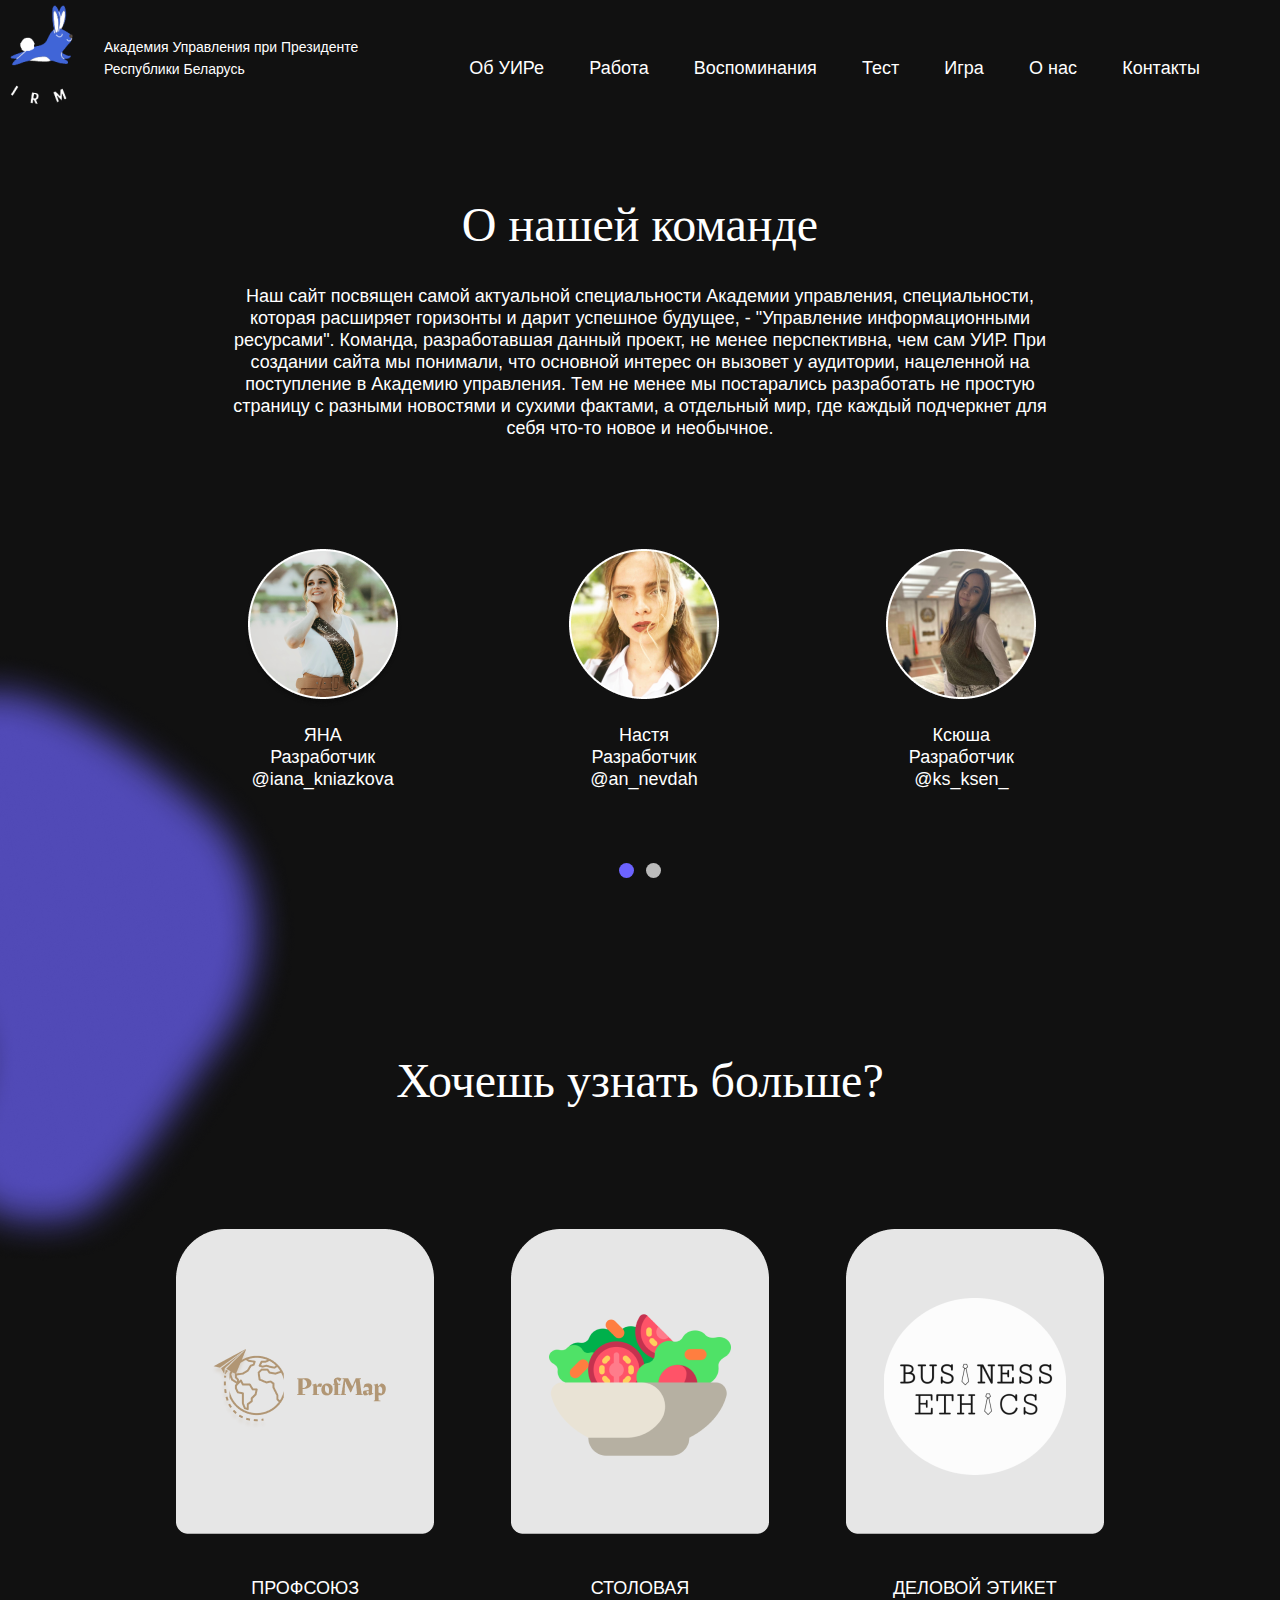
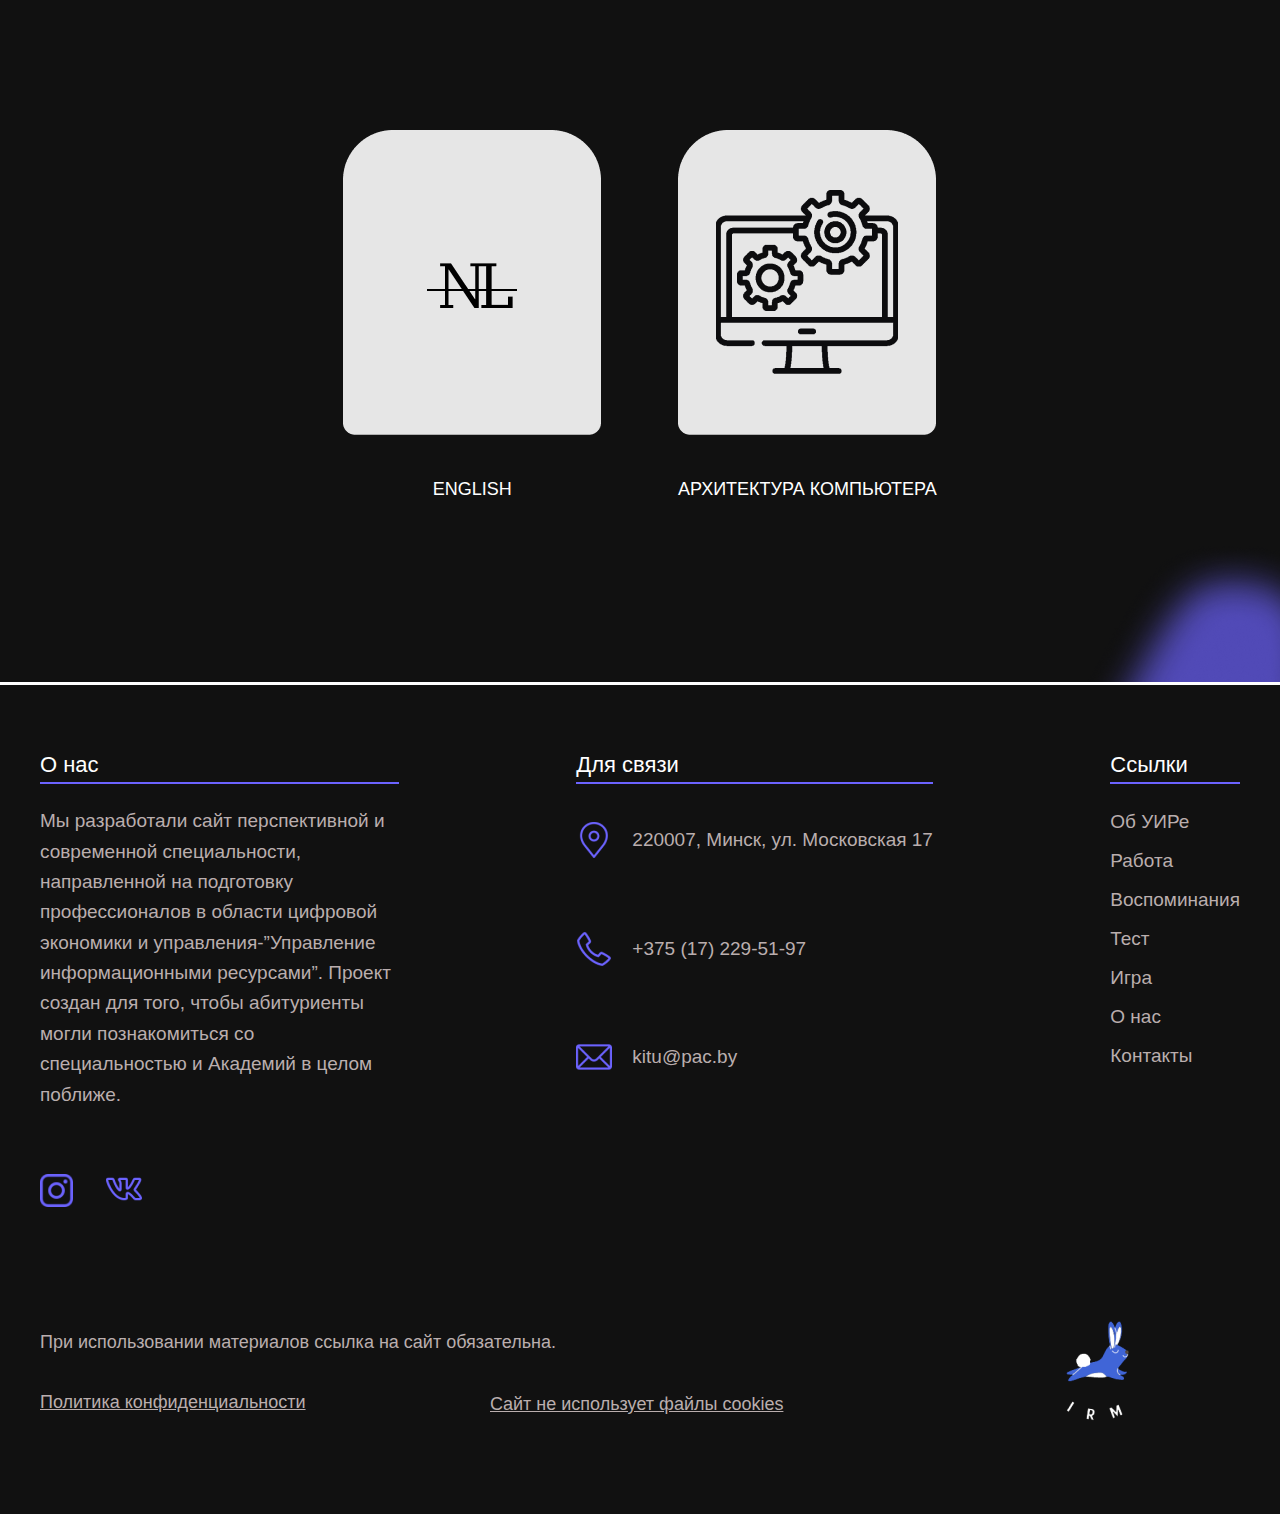
==== about_team/index.html @ 809be00b "Update index.html" ====
<!DOCTYPE html>
<html lang="en">

<head>
    <meta charset="UTF-8">
    <meta http-equiv="X-UA-Compatible" content="IE=edge">
    <meta name="viewport" content="width: device-width">
    <link rel="shortcut icon" href="flavicon.png" type="image/png">
    <link rel="stylesheet" href ="style.css">
    <link rel="preconnect" href="https://fonts.googleapis.com">
    <link rel="preconnect" href="https://fonts.gstatic.com" crossorigin>
    <link href="https://fonts.google.com/share?selection.family=Cormorant%20Garamond:wght@700%7CRecursive" rel="stylesheet">
	<title>О нас</title>
    <script>
        window.onload = function () {
        document.body.classList.add('loaded_hiding');
        window.setTimeout(function () {
        document.body.classList.add('loaded');
        document.body.classList.remove('loaded_hiding');
        }, 500);
        }
        </script>
	
</head>
<body>
    <section class="preloader">
        <div class="loader">
        <span style="--i:1;"></span>
        <span style="--i:2;"></span>
        <span style="--i:3;"></span>
        <span style="--i:4;"></span>
        <span style="--i:5;"></span>
        <span style="--i:6;"></span>
        <span style="--i:7;"></span>
        <span style="--i:8;"></span>
        <span style="--i:9;"></span>
        <span style="--i:10;"></span>
        <span style="--i:11"></span>
        <span style="--i:12;"></span>
        <span style="--i:13;"></span>
        <span style="--i:14;"></span>
        <span style="--i:15;"></span>
        <span style="--i:16;"></span>
        <span style="--i:17;"></span>
        <span style="--i:18;"></span>
        <span style="--i:19;"></span>
        <span style="--i:20;"></span>
        </div>
        </section>
    <header class="header1">
        <div class="container1">
        <div class="header__inner">
       <a href="https://uir-ay.github.io/main%20page/index.html"><img class="logo" src="logo.png"><a>
        <p class="text_menu">Академия Управления при Президенте Республики Беларусь</p>
        <nav class="menu">
        <a class="menu__link" href="https://uir-ay.github.io/about_uir/index.html">Об УИРе</a>
        <a class="menu__link" href="http://uir-ay.github.io/workplaces/workplace.html">Работа</a>
                            <a class="menu__link" href="https://uir-ay.github.io/memories/index.html">Воспоминания</a>
                            <a class="menu__link" href="https://uir-ay.github.io/quiz/index.html">Тест</a>
                            <a class="menu__link" href="https://uir-ay.github.io/game/index.html">Игра</a>
                            <a class="menu__link" href="https://uir-ay.github.io/about_team/index.html">О нас</a>
                            <a class="menu__link" href="https://uir-ay.github.io/main%20page/index.html#contacts">Контакты</a>
        </nav>
        </div>
        </div>
        <div class="container11">
            <input type="checkbox" id="check-menu">
            <label class="burger" for="check-menu"><img class="logo_burger" src="logo2.png"><p>Управление информационными ресурсами</p></label>
            <div class="burger-line"></div>
            <div class="burger-line"></div>
            <div class="burger-line"></div>
            <div class="burger-line"></div>
            
            <nav class="main-menu">
            <a href="https://uir-ay.github.io/about_uir/index.html">Об УИРЕ</a>
            <a href="http://uir-ay.github.io/workplaces/workplace.html">Работа</a>
            <a href="https://uir-ay.github.io/memories/index.html">Воспоминания</a>
            <a href="https://uir-ay.github.io/quiz/index.html">Тест</a>
            <a href="https://uir-ay.github.io/game/index.html">Игра</a>
            <a href="https://uir-ay.github.io/about_team/index.html">О нас</a>
            <a href="https://uir-ay.github.io/main%20page/index.html#contacts">Контакты</a>
            </nav>
            </div>
        
        </header>
    
    <div class="container">
        <div class="slaider">
        
            <div class="slaider_text">
                <div class="slaider_text_big">О нашей команде</div>
                <div class="slaider_text_small">Наш сайт посвящен самой актуальной специальности Академии управления, специальности, которая расширяет горизонты и дарит успешное будущее, - "Управление информационными ресурсами". Команда, разработавшая данный проект, не менее перспективна, чем сам УИР. При создании сайта мы понимали, что основной интерес он вызовет у аудитории, нацеленной на поступление в Академию управления. Тем не менее мы постарались разработать не простую страницу с разными новостями и сухими фактами, а отдельный мир, где каждый подчеркнет для себя что-то новое и необычное.</div>
            </div>
            
        </div>
    </div>
    

        
        
    <div class="all">
		<input checked type="radio" name="respond" id="desktop">
			<article id="slider">
					<input checked type="radio" name="slider" id="switch1">
					<input type="radio" name="slider" id="switch2">
					<input type="radio" name="slider" id="switch3">
					<input type="radio" name="slider" id="switch4">
					<input type="radio" name="slider" id="switch5">
                    <input type="radio" name="slider" id="switch6">
				<div id="slides">
					<div id="overflow">
						<div class="image">

							<article id="vika">
                                <div class="yana">
                                <img src="yana.png">
            
                                <div class="text_all_sliders">
                                    <div class="text_scroll">ЯНА<br>Разработчик<br>
                                        <div class="link"><a href ="https://www.instagram.com/iana.kniazkova/">@iana_kniazkova</a></div>
                                    </div>
                              
                            </div>
                            </div>
                            
                            <div class="yana">
							<img src="nastya.png">
                         
                                <div class="text_all_sliders">
                                    <div class="text_scroll">Настя<br>Разработчик<br>
                                        <div class="link"><a href ="https://www.instagram.com/an_nevdah/">@an_nevdah</a></div>
                                    </div>
                                </div>
                            
                            </div>

                            <div class="yana">
							<img src="ksenia.png">
                                <div class="text_all_sliders">
                                    <div class="text_scroll">Ксюша<br>Разработчик<br>
                                        <div class="link"><a href ="https://www.instagram.com/ks_ksen_/">@ks_ksen_</a></div>
                                    </div>
                                </div>
                                </div>

                        </article>

                   

							<article id="vika">
                                <div class="yana">
                                    <img src="dasha b.png">
                             
                                    <div class="text_all_sliders">
                                        <div class="text_scroll">Даша<br>Scrum-master<br>
                                            <div class="link"><a href ="https://www.instagram.com/dau.lav/">@dau.lav</a></div>
                                        </div>
                                    </div>
                                </div>
                                
                           <div class="yana">
                            <img src="vika.png">
                             
                            <div class="text_all_sliders">
                                <div class="text_scroll">Вика<br>Team-lead<br>
                                    <div class="link"><a href ="https://www.instagram.com/vika_karnevich/">@vika_karnevich</a></div>
                                </div>
                            </div>
                           </div>
							
                           <div class="yana">
                            <img src="dasha k.png">
                            
                            <div class="text_all_sliders">
                                <div class="text_scroll">Даша<br>Product-owner<br>
                                    <div class="link"><a class href ="https://www.instagram.com/dashkaa_kondratenko/">@dashkaa_kondratenko</a></div>
                                </div>
                            </div> 
                           </div>  

                        </article>
						</div>
					</div>
				</div>
				<div id="controls">
					<label for="switch1"></label>
					<label for="switch2"></label>
					
				</div>


               
				<div id="active">
					<label for="switch1"></label>
					<label for="switch2"></label>
					
				</div>
			</article>
	</div>

    <div class="down_klyaksa"><img src="left_pyatno.png"></div>
    
    <div class="secondblock">
        <div class="slaider_text_big1">Хочешь узнать больше?</div>
        <div class="first_row">
            <div class="line_text">
                <div class="logo_first_row"><a class="link_photo" href="#"><img  class="animation" src="1.png"></a></div>
                
                <div class="text_for_logo"><a href="#">ПРОФСОЮЗ</a></div>
            </div>

            <div class="line_text">
                <div class="logo_first_row"><a class="link_photo" href="#"><img class="animation" src="2.png"></a></div>
                <div class="text_for_logo"><a href="#">СТОЛОВАЯ</a></div>
            </div>

            <div class="line_text">
                <div class="logo_first_row"><a class="link_photo" href="#"><img class="animation" src="3.png"></a></div>
                <div class="text_for_logo"><a href="#">ДЕЛОВОЙ ЭТИКЕТ</a></div>
            </div>
           
        </div>
        <div class="second_row">
            <div class="line_text">
                <div class="logo_first_row"><a class="link_photo" href="#"><img class="animation" src="4.png"></a></div>
                <div class="text_for_logo"><a href="#">ENGLISH</a></div>
            </div>

            <div class="line_text">
                <div class="logo_first_row"><a class="link_photo" href="#"><img class="animation" src="5.png"></a></div>
                <div class="text_for_logo"><a href="#">АРХИТЕКТУРА КОМПЬЮТЕРА</a></div>
            </div>
        </div>
    </div>
    <div class="down_klyaksa3"><img src="down_klyaksa3.png"></div>
    <div class="footer">
        <div class ="line1" style="width: 100%";></div>
        <div class ="container_footer">
        
        <div class="general">
        <div class="o_nas">
        <p class ="text1">О нас</p>
        <p class ="text_information">Мы разработали сайт перспективной и современной специальности, направленной на подготовку профессионалов в области цифровой экономики и управления-”Управление информационными ресурсами”. Проект создан для того, чтобы абитуриенты могли познакомиться со специальностью и Академий в целом поближе.</p>
        <div class="icons1_footer">
        <a href="https://www.instagram.com/uir.by"><img class="icon1_inst" src="instagram 1.png"></a>
        <a href="https://vk.com/uirby_2015"><img class="icon2_vk" src="vk 1.png"></a>
        </div>
        </div>
        
        <div class ="svyaz">
        <p class ="text2">Для связи</p>
        <div class="icons_3">
        <img class="icon3_locat" src="location 1.png"
        style: width: 28px;
        style: height: 29px;>
        <p class="text_locat">220007, Минск, ул. Московская 17</p>
        </div>
        
        <div class="icons_4">
        <img class="icon4_tel" src="phone-call 1.png"
        style: width: 31px;
        style: height: 29px;>
        <p class="text_tel">+375 (17) 229-51-97</p>
        </div>
        
        <div class="icons_5">
        <img class="icon5_mail" src="mail 1.png"
        style: width: 28px;
        style: height: 29px;>
        <p class="text_mail">kitu@pac.by</p>
        </div>
        </div>
        
        <div class="useful_links">
        <p class ="text3">Ссылки</p>
        <div class="links">
        <a class="footer__link" href="https://uir-ay.github.io/about_uir/index.html"><p class="text1__links_footer">Об УИРе</p></a>
        <a class="footer__link" href="http://uir-ay.github.io/workplaces/workplace.html"><p class="text2__links_footer">Работа</p></a>
        <a class="footer__link" href="https://uir-ay.github.io/memories/index.html"><p class="text3__links_footer">Воспоминания</p></a>
        <a class="footer__link" href="https://uir-ay.github.io/quiz/index.html"><p class="text4__links_footer">Тест</p></a>
        <a class="footer__link" href="https://uir-ay.github.io/game/index.html"><p class="text5__links_footer">Игра</p></a>
        <a class="footer__link" href="https://uir-ay.github.io/about_team/index.html"><p class="text6__links_footer">О нас</p></a>
		
        <a class="footer__link" href="https://uir-ay.github.io/main%20page/index.html#contacts"><p class="text7__links_footer">Контакты</p></a>
        </div>
        </div>
        </div>
        
        <div class="texts_footer_down">
        <p class="text1_footer_down">При использовании материалов ссылка на сайт обязательна.</p>
        <p class="text2_footer_down">Политика конфиденциальности</p>
        <p class="text3_footer_down">Cайт не использует файлы cookies</p>
        </div>
        
        <div class="logo_footer1">
        <img class="logo_footer" src="logo.png">
        </div>
        
        
        </div>
        </div>
</body>
</html>
---- about_team/style.css ----
body{
    margin: 0;
    font-size: 50px;
    color: #333;
    background-color: #111111;
    width: 100%;
    background-size: 100%;
    line-height: 1.6;
}
*,
*,
    *:before,
    *:after{
    -webkit-box-sizing: border-box;
    box-sizing: border-box;
    }
    h1,h2,h3,h4,h5,h6{
    margin: 0;
    }
    .container1, .container{
        width: 100%;
        max-width: 1200px;
        margin: 0 auto;
    }
    
    .btn_play-again-btn{
background-color: #6C63FF;
    }
    .container11{
        display: none;
    }
    section {
        position: fixed;
        display: flex;
        justify-content: center;
        align-items: center;
        min-height: 100vh;
        width: 100vw;
        background: #111111;
        animation: animateBg 10s linear infinite;
        z-index: 1001;
        }
        
        @keyframes animateBg {
        0% {
        filter: hue-rotate(0deg);
        }
        100% {
        filter: hue-rotate(360deg);
        }
        }
        
        section .loader {
        position: relative;
        width: 85px;
        height: 85px;
        }
        
        section .loader span {
        position: absolute;
        top: 0;
        left: 0;
        width: 100%;
        height: 100%;
        transform: rotate(calc(18deg * var(--i)));
        }
        
        section .loader span::before {
        content: '';
        position: absolute;
        top: 0;
        left: 0;
        width: 15px;
        height: 15px;
        border-radius: 50%;
        background: #6C63FF;
        box-shadow: 0 0 10px #6C63FF,
        0 0 20px #7872ef,
        0 0 40px #a29ef0,
        0 0 60px #aeace0,
        0 0 80px #7876a6,
        0 0 100px #6C63FF;
        animation: animate 2s linear infinite;
        animation-delay: calc(0.1s * var(--i));
        }
        
        @keyframes animate {
        0% {
        transform: scale(1);
        }
        80%, 100% {
        transform: scale(0);
        }
        }
        
        
        .loaded_hiding .preloader {
        transition: 0.3s opacity;
        opacity: 0;
        }
        
        .loaded .preloader {
        display: none;
        }
    /*header*/
    .header1{
        width: 100%;
        display: flex;
        top:0;
        position: sticky;
        background-color: #111111;
        height: 115px;
        z-index: 10;
        }
        .header__inner{
        display: flex;
        justify-content: center;
        align-items: center;
        }
        .logo {
        margin-top: -10px;
        margin-left: -140px;
        }
        .text_menu {
        font-family: 'Recursive', sans-serif;
        font-size: 14px;
        font-weight: 400;
        width: 280px;
        height: 34px;
        color: #fff;
        margin-top: -75px;
        margin-left: -80px;
        }
        .menu {
        display: flex;
        justify-content: space-between;
        width: 65%;
        font-size: 18px;
        z-index: 1;
        font-family: 'Recursive', sans-serif;
        margin-left: 40px;
        margin-right: 40px;
        margin-top: -75px;
        }
        .menu__link {
        display: inline-block;
        vertical-align: top;
        text-decoration: none;
        color: #fff;
        border-bottom: 4px solid transparent;
        padding-bottom: 5px;
        transition: .3s linear;
        }
        .menu__link:hover {
        border-bottom: 4px solid #6C63FF;
        }
        .menu__link.active {
        border-bottom: 4px solid #6C63FF;
        }
        
    
    .slaider_text_big{
        font-family: 'Cormorant Garamond', serif;
        font-weight: 700px;
        font-size: 48px;;
        line-height: 60px;
        text-align: center;
        color: #FFFFFF;
    }  
    .slaider_text {
        display: flex;
        justify-content: center;
        flex-direction: column;
        align-items: center;
        margin-top: 80px;
        }
        
        .slaider_text_small {
        margin-top: 30px;
        font-family: 'Recursive', sans-serif;
        font-weight: 400;
        font-size: 18px;
        line-height: 22px;
        text-align: center;
        color: #FFFFFF;
        width: 70%;
        }
    
    #slider { /*положение слайдера*/
        position: relative;
        text-align: center;
        top: 10px;
    }
    
    #slider{ /*центровка слайдера*/
        margin: 0 auto;
    }
    
    #slides article{ /*все изображения справа друг от доруга*/
        width: 20%;
        float: left;
    }
    
    #slides .image{ /*устанавливает общий размер блока с изображениями*/
        width: 500%;
        line-height: 0;
    }
    
    #overflow{ /*сркывает все, что находится за пределами этого блока*/
        width: 100%;
        overflow: hidden;
    }
    
    /* article img{ /*размер изображений слайдера*/
        /* width: 100%;
    } */ 
    
    #desktop:checked ~ #slider{ /*размер всего слайдера*/
        max-width: 960px; /*максимальнная длинна*/
    }
    
    /*настройка переключения и положения для левой стрелки*/
    /*если свич1-5 активны, то идет обращение к лейблу из блока с id контролс*/
    #switch1:checked ~ #controls label:nth-child(2), 
    #switch2:checked ~ #controls label:nth-child(1){
        float: left;
        margin: 0 0 0 -84px; /*сдвиг влево*/
        display: block;
        height: 68px;
        width: 68px;
    }
    
    /*настройка переключения и положения для правой стрелки*/
    #switch1:checked ~ #controls label:nth-child(2), #switch2:checked ~ #controls label:nth-child(1) {
        float: right;
        margin: 0 0 0 0;
        display: block;
        height: 68px;
        width: 68px;
        }
    
    label, a{ /*при наведении на стрелки или переключатели - курсор изменится*/
        cursor: pointer;
    }
    
    .all input{ /*скрывает стандартные инпуты (чекбоксы) на странице*/
        display: none;
    }
   
    
    /*позиция изображения при активации переключателя*/
    #switch1:checked ~ #slides .image{
        margin-left: 0;
    }
    
    #switch2:checked ~ #slides .image{
        margin-left: -100%;
    }
    
    #controls{ /*положение блока всех управляющих элементов*/
        margin: -25% 0 0 0;
        width: 100%;
        height: 50px;
    }
    
    #active label{ /*стиль отдельного переключателя*/
        border-radius: 10px; /*скругление углов*/
        display: inline-block; /*расположение в строку*/
        width: 15px;
        height: 15px;
        background: #bbb;
    }
    
    #active{ /*расположение блока с переключателями*/
        margin: 23% 0 0;
        text-align: center;
    }
    
    #active label:hover{ /*поведение чекбокса при наведении*/
        background: #f8f9f9;
        border-color: #777 !important; /*выполнение в любом случае*/
    }
    
    /*цвет активного лейбла при активации чекбокса*/
    #switch1:checked ~ #active label:nth-child(1),
    #switch2:checked ~ #active label:nth-child(2){
        background: #6C63FF;
        border-color: #6C63FF !important;
    }
    
    #slides .image{ /*анимация пролистывания изображений*/
        transition: all 800ms cubic-bezier(0.770, 0.000, 0.175, 1.000);
    }
    
    #controls label:hover{ /*прозрачность стрелок при наведении*/
        opacity: 0.6;
    }
    
    #controls label{ /*прозрачность стрелок при отводе курсора*/
        transition: opacity 0.2s ease-out;
    }
    .yana{
        display: flex;
        justify-content: space-between;
        flex-direction: column;
        align-items: center;
    } 
    .text_all_sliders{
        font-family: 'Recursive',sans-serif;
        font-weight: 400;
        font-size: 18px;
        line-height: 22px;
        color: #FFFFFF;
        display: flex;
        flex-direction: column;
        margin-top: 17px;
    }
    
    #vika{
        display: flex;
        flex-direction: row;
        justify-content: space-around;
    }
    .image{
        margin-top: 100px;
    }
    a{
        text-decoration: none;
        color: #fff;
    }
    a:hover{
        color: #6C63FF;
    }
    .down_klyaksa1{
        position: absolute;
        left: 0;
       margin-top: 128px;
        z-index: -1;
    }
    .down_klyaksa{
        position: absolute;
        left: 0;
        margin-top:-240px;
        z-index: -1;
    }
    .slaider_text_big1{
        font-family: 'Cormorant Garamond', serif;
        font-weight: 700px;
        font-size: 48px;;
        line-height: 60px;
        text-align: center;
        color: #FFFFFF;
        display: flex;
        justify-content: center;
        flex-direction: column;
        align-items: center;
       margin-top: 160px;
    } 
    .first_row{
        display: flex;
        flex-direction: row;
        justify-content: center;
        margin-top: 80px;
    } 
    .line_text{
        display: flex;
        flex-direction: column;
        padding: 3%;
        color: #FFFFFF;
    }
    .text_for_logo{
        font-family: 'Recursive',sans-serif;
        font-weight: 400;
        font-size: 18px;
        
        color: #FFFFFF;
        text-align: center;
        margin-top: 17px;
    }
    .second_row{
        display: flex;
        flex-direction: row;
        justify-content: center;
        margin-top: 50px;
    } 
   
    
    
    .down_klyaksa3{
        position: absolute;
        right: 0;
        
        z-index: -1;
    }
    .line1 {
        width: 100%;
        height: 3px;
        background-color: #fff;
        
        }
        
        .container_footer{
        
        width: 100%;
        max-width: 1200px;
        margin: 0 auto;
        
        }
        
        
        
        
        .footer{
        width: 100%;
        display: flex;
        margin-top: 140px;
        flex-direction: column;
        background-color: #111111;
        
        
        }
        
        
        
        .general {
        display: flex;
        flex-direction: row;
        justify-content: space-between;
        margin-top: 20px;
        
        }
        
        
        .text1, .text2, .text3 {
        font-family: 'Recursive', sans-serif;
        font-size: 22px;
        font-weight: 400;
        color: #fff;
        padding-top: 20px;
        border-bottom: solid 2px #6C63FF;
        
        }
        
        .text_information {
        font-family: 'Recursive', sans-serif;
        font-size: 19px;
        font-weight: 400;
        color: #BAAEAE;
        width: 359px;
        text-align: left;
        }
        
        .icons1_footer {
        margin-top: 40px;
        }
        
        .icon1_inst {
        width: 33px;
        height: 33px;
        }
        .icon2_vk {
        margin-left: 20px;
        }
        
        .icons_3 {
        display: flex;
        flex-direction: row;
        align-items: center
        }
        
        .icons_4 {
        display: flex;
        flex-direction: row;
        align-items: center
        }
        
        .icons_5 {
        display: flex;
        flex-direction: row;
        align-items: center
        }
        
        .text_locat, .text_tel, .text_mail {
        margin-left: 20px;
        
        font-family: 'Recursive', sans-serif;
        font-size: 19px;
        font-weight: 400;
        color: #BAAEAE;
        }
        
        .icons_4, .icons_5 {
        margin-top: 40px;
        }
        
        .useful_links {
        display: flex;
        flex-direction: column;
    
        
        }
        
        .links {
        display: flex;
        flex-direction: column;
        line-height: 8px;
        }
        .container11{
            display: none;
        }
        
        .footer__link {
        font-family: 'Recursive', sans-serif;
        font-size: 19px;
        font-weight: 400;
        color: #BAAEAE;
        text-decoration: none;
        margin-top: -7px;
        }
        
        .footer__link:hover {
        color: #3b32eb;
        transition: .3s;
        }
        
        .texts_footer_down {
        display: flex;
        flex-direction: column;
        text-align: left;
        padding-right: 300px;
        margin-top: 80px;
        }
        
        .text1_footer_down, .text2_footer_down, .text3_footer_down {
        font-family: 'Recursive', sans-serif;
        font-size: 18px;
        font-weight: 400;
        color: #BAAEAE;
        }
        
        .text2_footer_down {
        text-decoration: underline;
        margin-top: 13px;
        }
        
        .text3_footer_down {
        text-decoration: underline;
        margin-left: 450px;
        margin-top: -45px;
        }
        
        .logo_footer {
        margin-top: -130px;
        
        float: right;
        }
        
        .svyaz {
        display: flex;
        flex-direction: column;
        
        }
       
        /*burger*/
        .logo_burger {
            width: 85px;
            height: 85px;
            margin-left: -110px;
            }
            
            .container11 {
            margin: auto;
            width: 100%;
            background-color: #111111;
            color: #fff;
            text-align: center;
            height: 80px;
            visibility: hidden;
            top: 0;
            position: fixed;
            
            }
            
            #check-menu {
            display: none;
            }
            
            .burger {
            display: flex;
            justify-content: center;
            position: absolute;
            top: 0;
            left: 0;
            width: 100%;
            height: 100%;
            cursor: pointer;
            line-height: 40px;
            font-size: 25px;
            font-family: 'Cormorant Garamond', serif;
            font-weight: 700px;
            
            }
            
            
            .burger-line {
            position: absolute;
            top: 33px;
            right: 100px;
            width: 35px;
            height: 2px;
            background-color: #fff;
            transition: .4s all;
            }
            
            .burger-line:nth-of-type(2),
            .burger-line:nth-of-type(3) {
            top: 43px;
            right: 100px;
            
            }
            
            .burger-line:nth-of-type(4) {
            top: 53px;
            right: 100px;
            }
            
            .main-menu {
            display: block;
            position: absolute;
            width: 100%;
            left: 0;
            bottom: 0;
            max-height: 0;
            font-size: 0;
            overflow: hidden;
            transform: translateY(100%);
            transition: .4s all;
            }
            
            .main-menu a {
            display: block;
            width: 100%;
            padding: 10px;
            color: #fff;
            font-family: 'Recursive', sans-serif;
            font-size: 26px;
            background-color: #111111;
            text-decoration: none;
            border: 1px solid #6C63FF;
            }
            
            .main-menu a:hover {
            background-color: #6C63FF;
            
            }
            
            #check-menu:checked ~ .main-menu {
            max-height: 500px;
            font-size: 16px;
            }
            
            #check-menu:checked ~ .burger-line:nth-of-type(1),
            #check-menu:checked ~ .burger-line:nth-of-type(4) {
            display: none;
            }
            
            #check-menu:checked ~ .burger-line:nth-of-type(2) {
            transform: rotate(45deg);
            }
            
            #check-menu:checked ~ .burger-line:nth-of-type(3) {
            transform: rotate(-45deg);
            }
    /*adaptive*/
    @media only screen and (max-device-width: 1240px){
        .container11{
        visibility: visible;
        }
        
        .header__inner {
        visibility: hidden;
        }
       
      }
@media only screen and (max-device-width: 992px){
    .container11{
        display: flex;
    }
    .container_footer{
        width:80%;
        margin-left: auto;
        margin-right: auto;
        }
        .text_information{
        width: 80%;
        margin-right:0;
        }
        .text1{
        width: 80%;
        margin-right: 0;
        }
        .o_nas {
        width: 250px;
        }
        
        .text3 {
        width: 120%;
        
        }
        .o_nas {
            width: 250px;
            }
            
            .svyaz {
            width: 200px;
            
            }
            
            .logo{
            padding-left: 5%;
            }
    }
    @media only screen and (max-device-width: 1001px){
        .logo_footer {
        margin-right: -100px;
        }
        .container_footer{
            width:80%;
            margin-left: auto;
            margin-right: auto;
            }
            .text_information{
            width: 80%;
            margin-right:0;
            }
            .text1{
            width: 80%;
            margin-right: 0;
            }
            .o_nas {
            width: 250px;
            }
            
            .text3 {
            width: 120%;
            
            }
        }
        @media only screen and (max-device-width: 1240px){
            .container11{
            visibility: visible;
            }
            
            .header__inner {
            visibility: hidden;
            }
            }
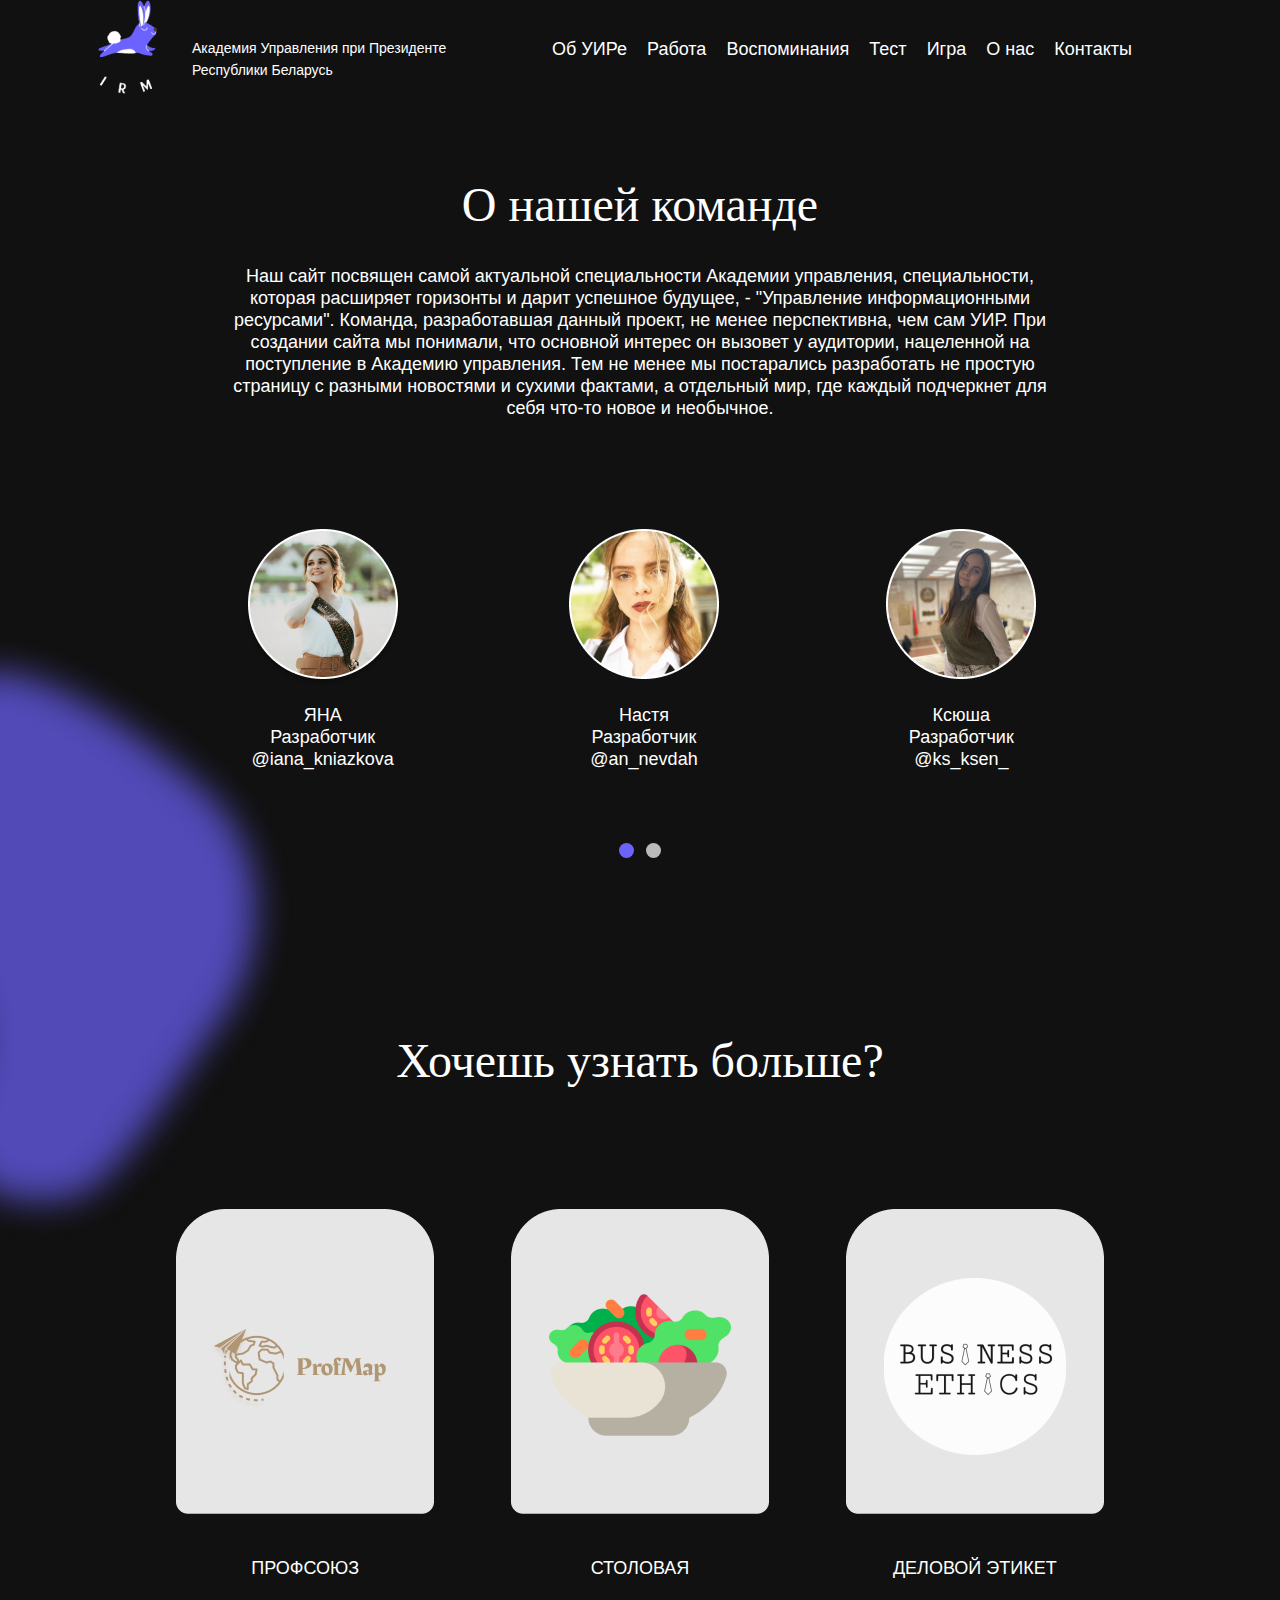
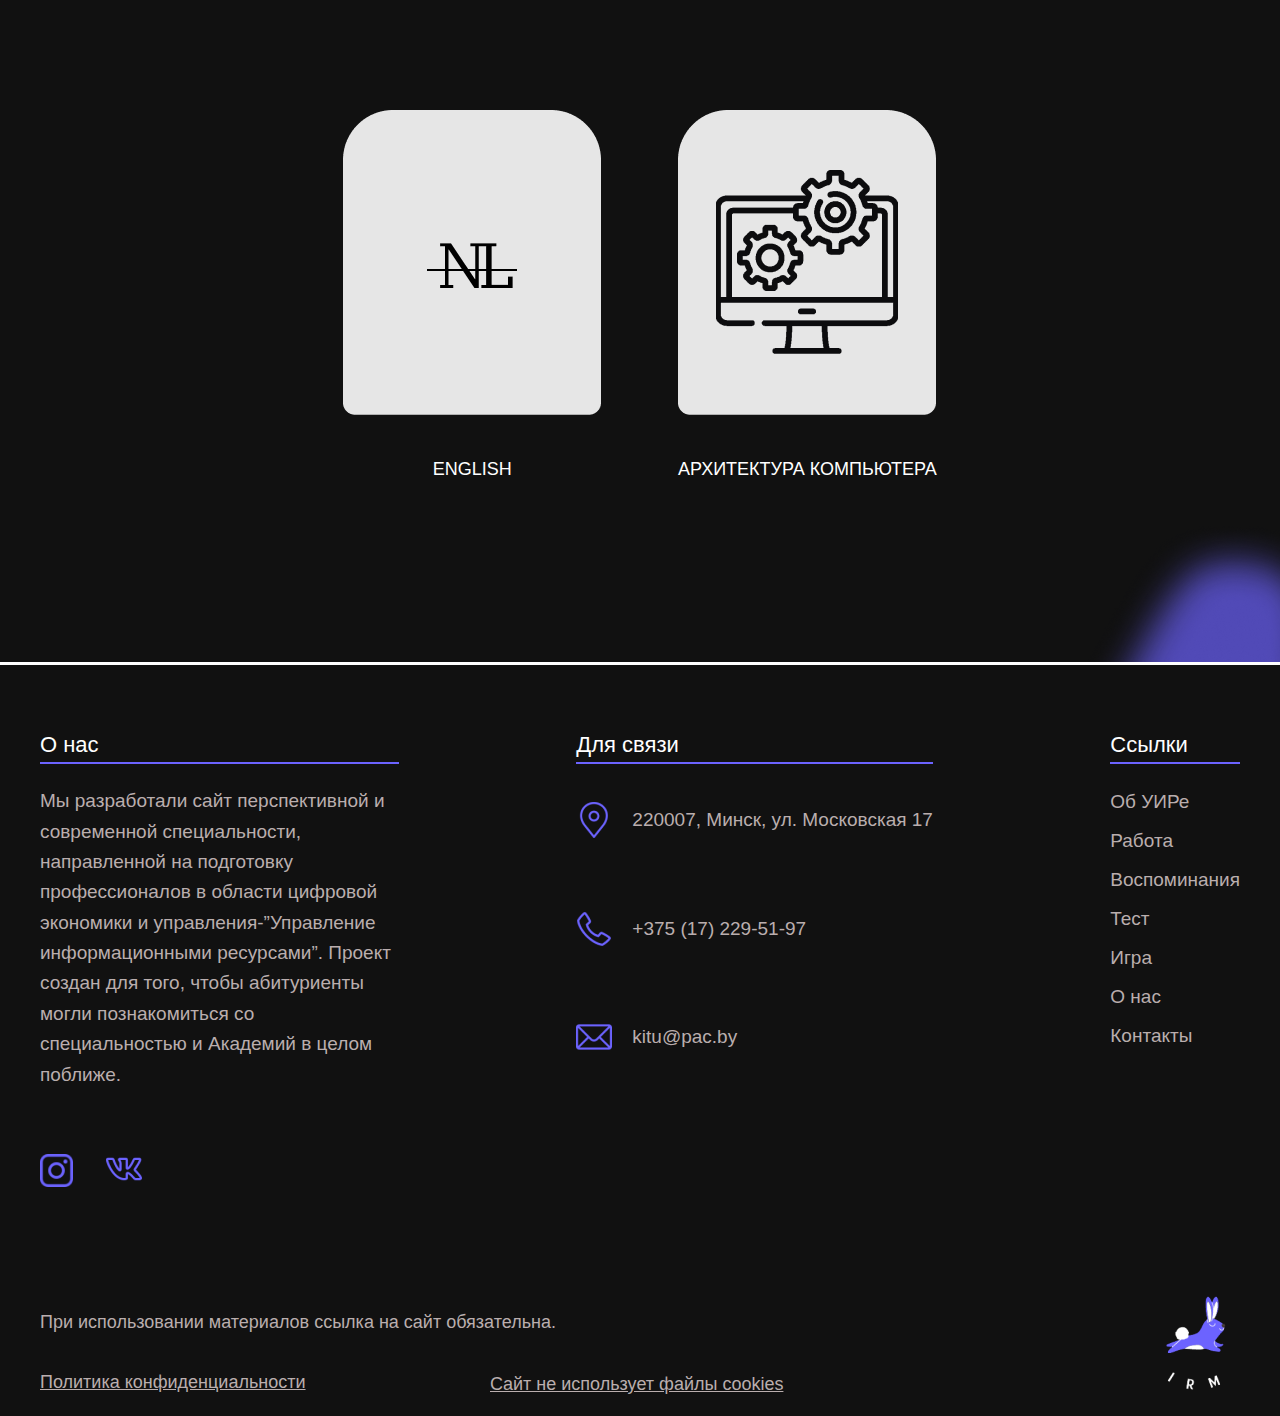
==== commit a8137d90: "Update index.html" ====
--- a/about_team/index.html
+++ b/about_team/index.html
@@ -72,7 +72,7 @@
             <div class="burger-line"></div>
             
             <nav class="main-menu">
-            <a href="https://uir-ay.github.io/about_uir/index.html">Об УИРЕ</a>
+            <a href="https://uir-ay.github.io/about_uir/index.html">Об УИРе</a>
             <a href="http://uir-ay.github.io/workplaces/workplace.html">Работа</a>
             <a href="https://uir-ay.github.io/memories/index.html">Воспоминания</a>
             <a href="https://uir-ay.github.io/quiz/index.html">Тест</a>
--- a/about_team/style.css
+++ b/about_team/style.css
@@ -103,46 +103,56 @@
         display: none;
         }
     /*header*/
+    
     .header1{
-        width: 100%;
+        width: 100%;    
         display: flex;
         top:0;
         position: sticky;
         background-color: #111111;
-        height: 115px;
+        height: 95px;
         z-index: 10;
-        }
-        .header__inner{
+    }
+    
+    
+    .header__inner{
         display: flex;
         justify-content: center;
         align-items: center;
-        }
-        .logo {
+       
+    }
+    
+    .logo {
         margin-top: -10px;
-        margin-left: -140px;
-        }
-        .text_menu {
-        font-family: 'Recursive', sans-serif;
+        margin-left: -60px;
+    }
+       .logo2 {
+       width: 125px;
+       height: 125px;
+    }
+    
+    .text_menu {
+        font-family: 'Recursive', sans-serif;  
         font-size: 14px;
         font-weight: 400;
         width: 280px;
         height: 34px;
         color: #fff;
-        margin-top: -75px;
-        margin-left: -80px;
-        }
-        .menu {
+        margin-bottom: 33px;
+        margin-left: 20px;
+    }
+    .menu {
         display: flex;
         justify-content: space-between;
-        width: 65%;
+        width: 50%;
         font-size: 18px;
-        z-index: 1;
+        z-index: 1000;
         font-family: 'Recursive', sans-serif;
-        margin-left: 40px;
-        margin-right: 40px;
-        margin-top: -75px;
-        }
-        .menu__link {
+        margin-left: 60px;
+        margin-bottom: 20px;
+    }
+    
+    .menu__link {
         display: inline-block;
         vertical-align: top;
         text-decoration: none;
@@ -150,14 +160,15 @@
         border-bottom: 4px solid transparent;
         padding-bottom: 5px;
         transition: .3s linear;
-        }
-        .menu__link:hover {
+     }
+    
+     .menu__link:hover {
         border-bottom: 4px solid #6C63FF;
-        }
-        .menu__link.active {
+     }
+    
+     .menu__link.active {
         border-bottom: 4px solid #6C63FF;
-        }
-        
+     }
     
     .slaider_text_big{
         font-family: 'Cormorant Garamond', serif;
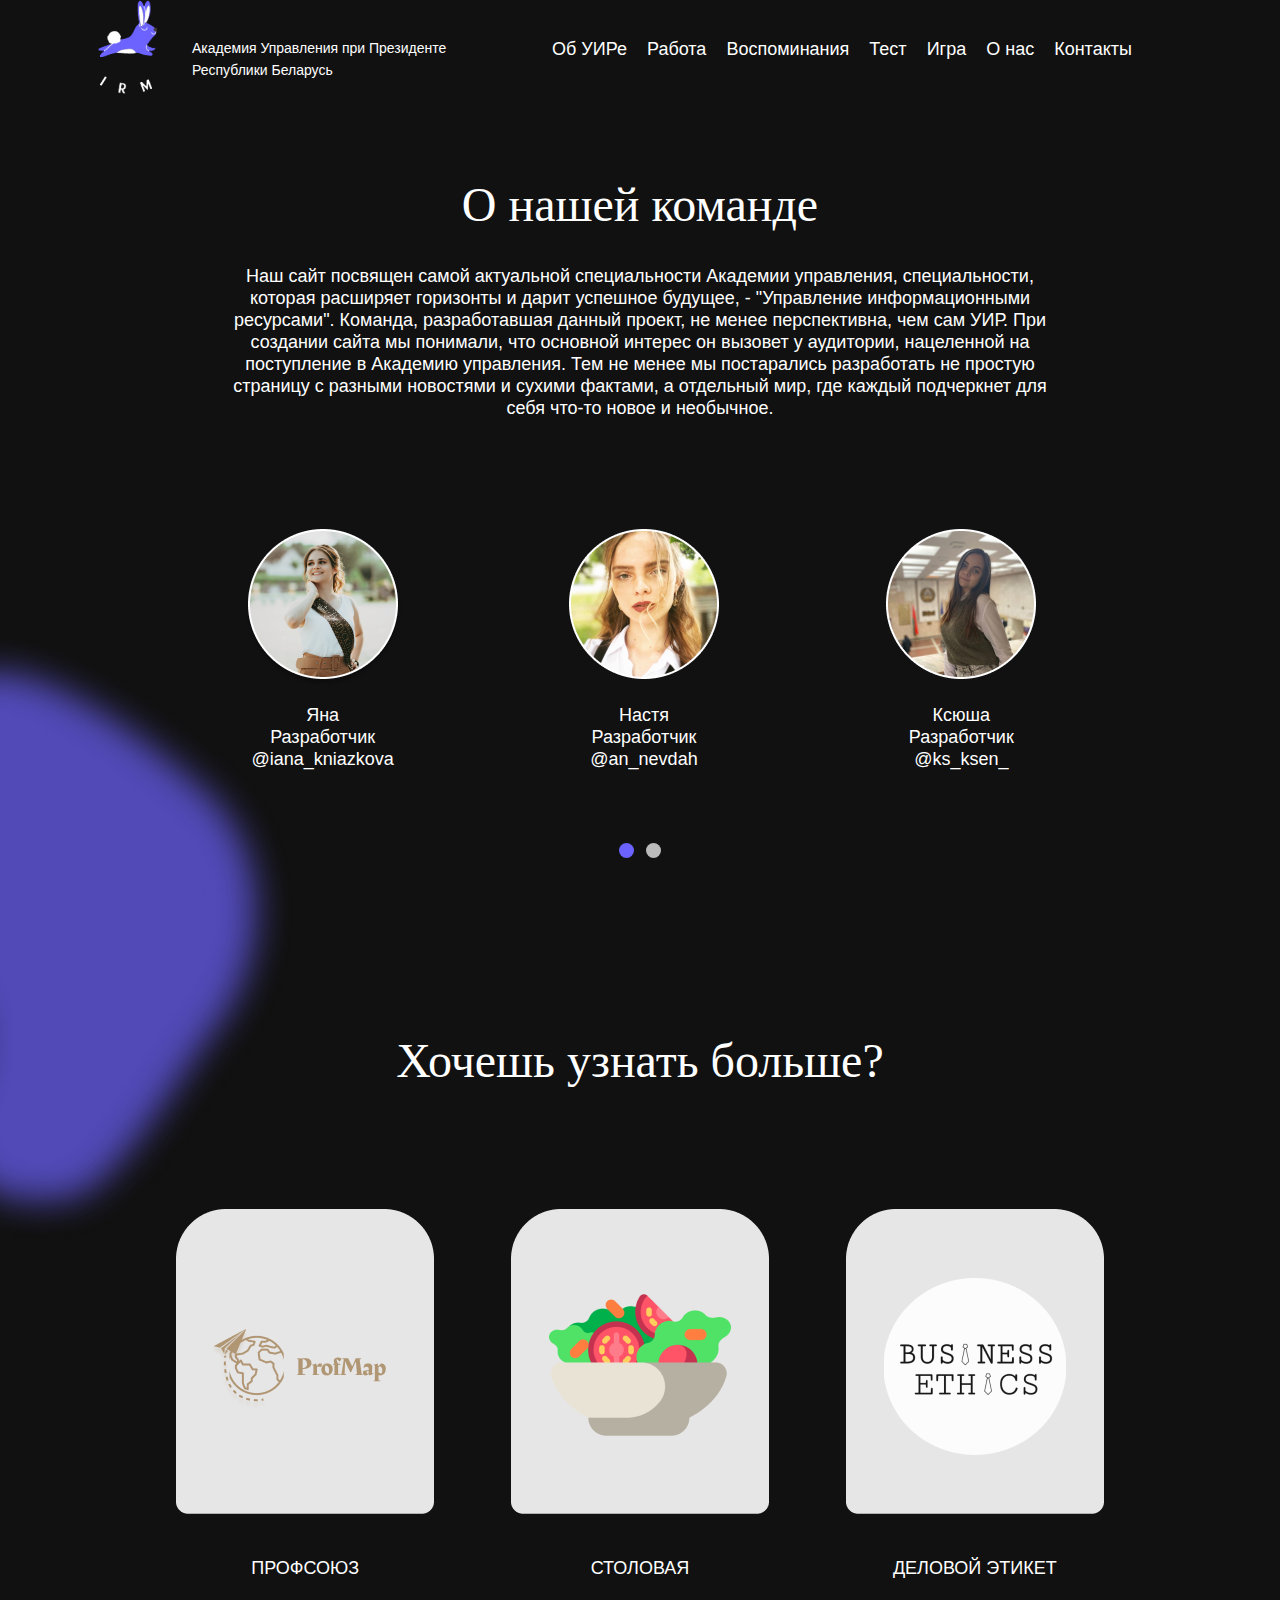
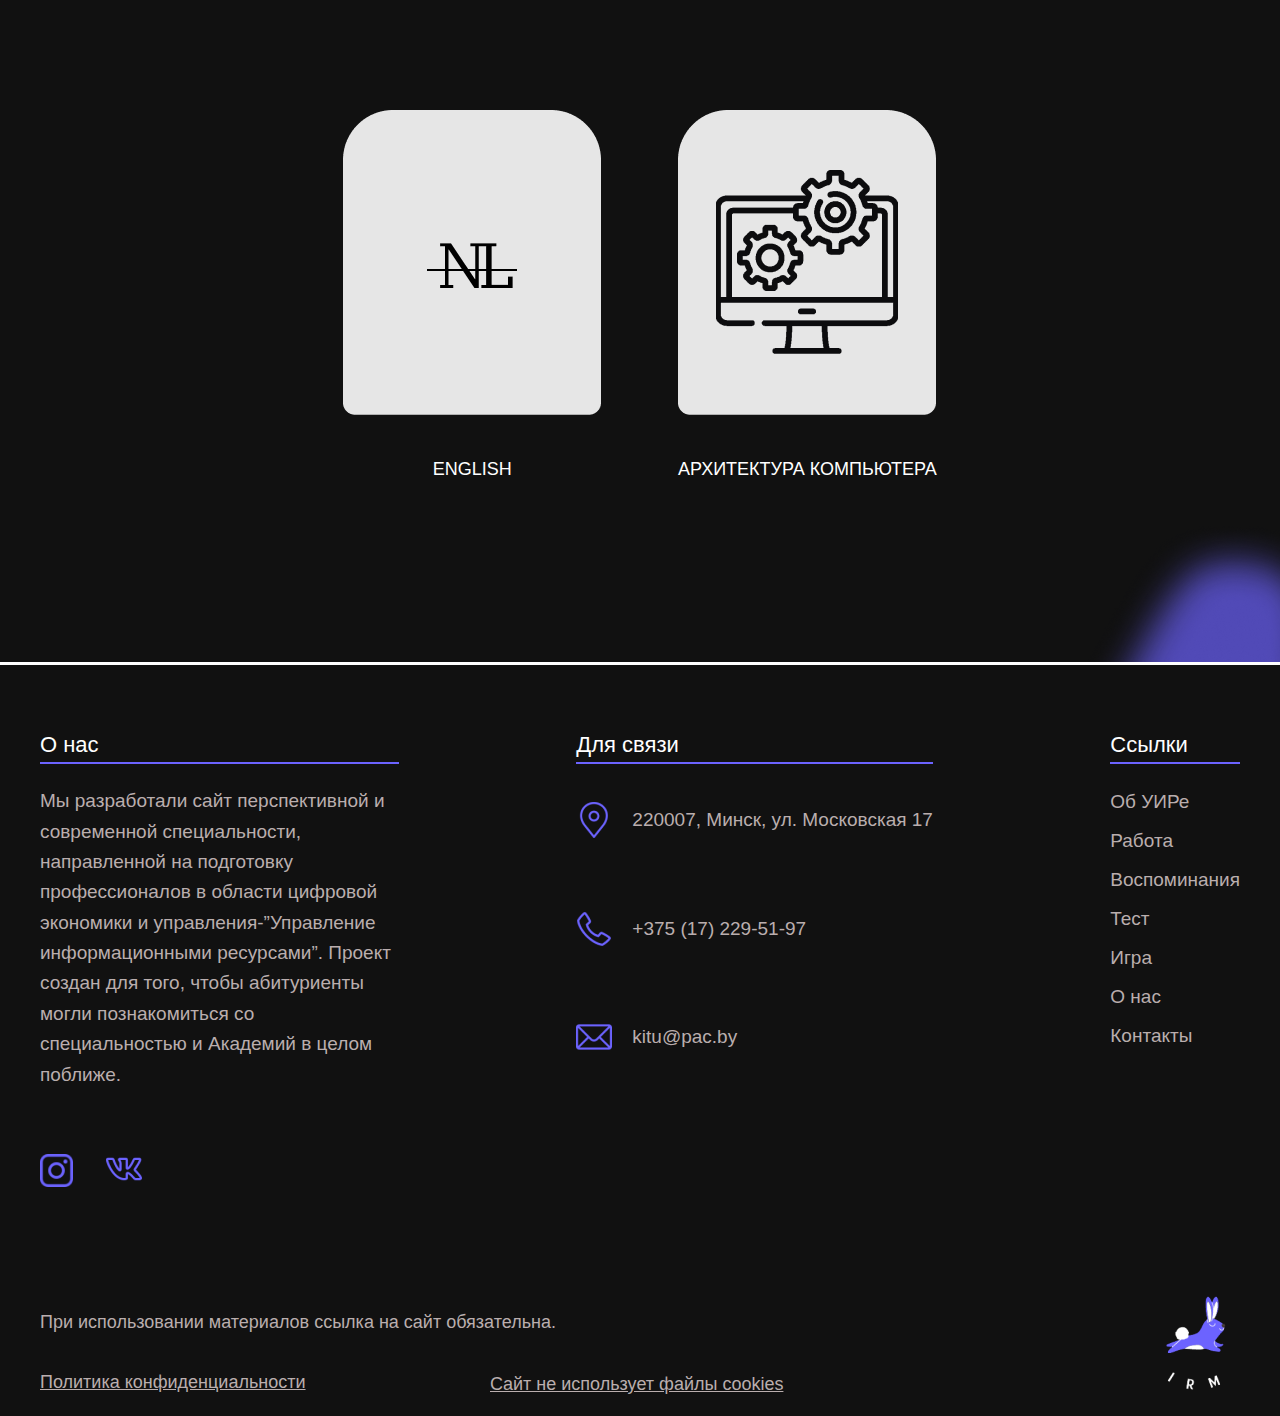
==== commit def2fc16: "Update index.html" ====
--- a/about_team/index.html
+++ b/about_team/index.html
@@ -116,7 +116,7 @@
                                 <img src="yana.png">
             
                                 <div class="text_all_sliders">
-                                    <div class="text_scroll">ЯНА<br>Разработчик<br>
+                                    <div class="text_scroll">Яна<br>Разработчик<br>
                                         <div class="link"><a href ="https://www.instagram.com/iana.kniazkova/">@iana_kniazkova</a></div>
                                     </div>
                               
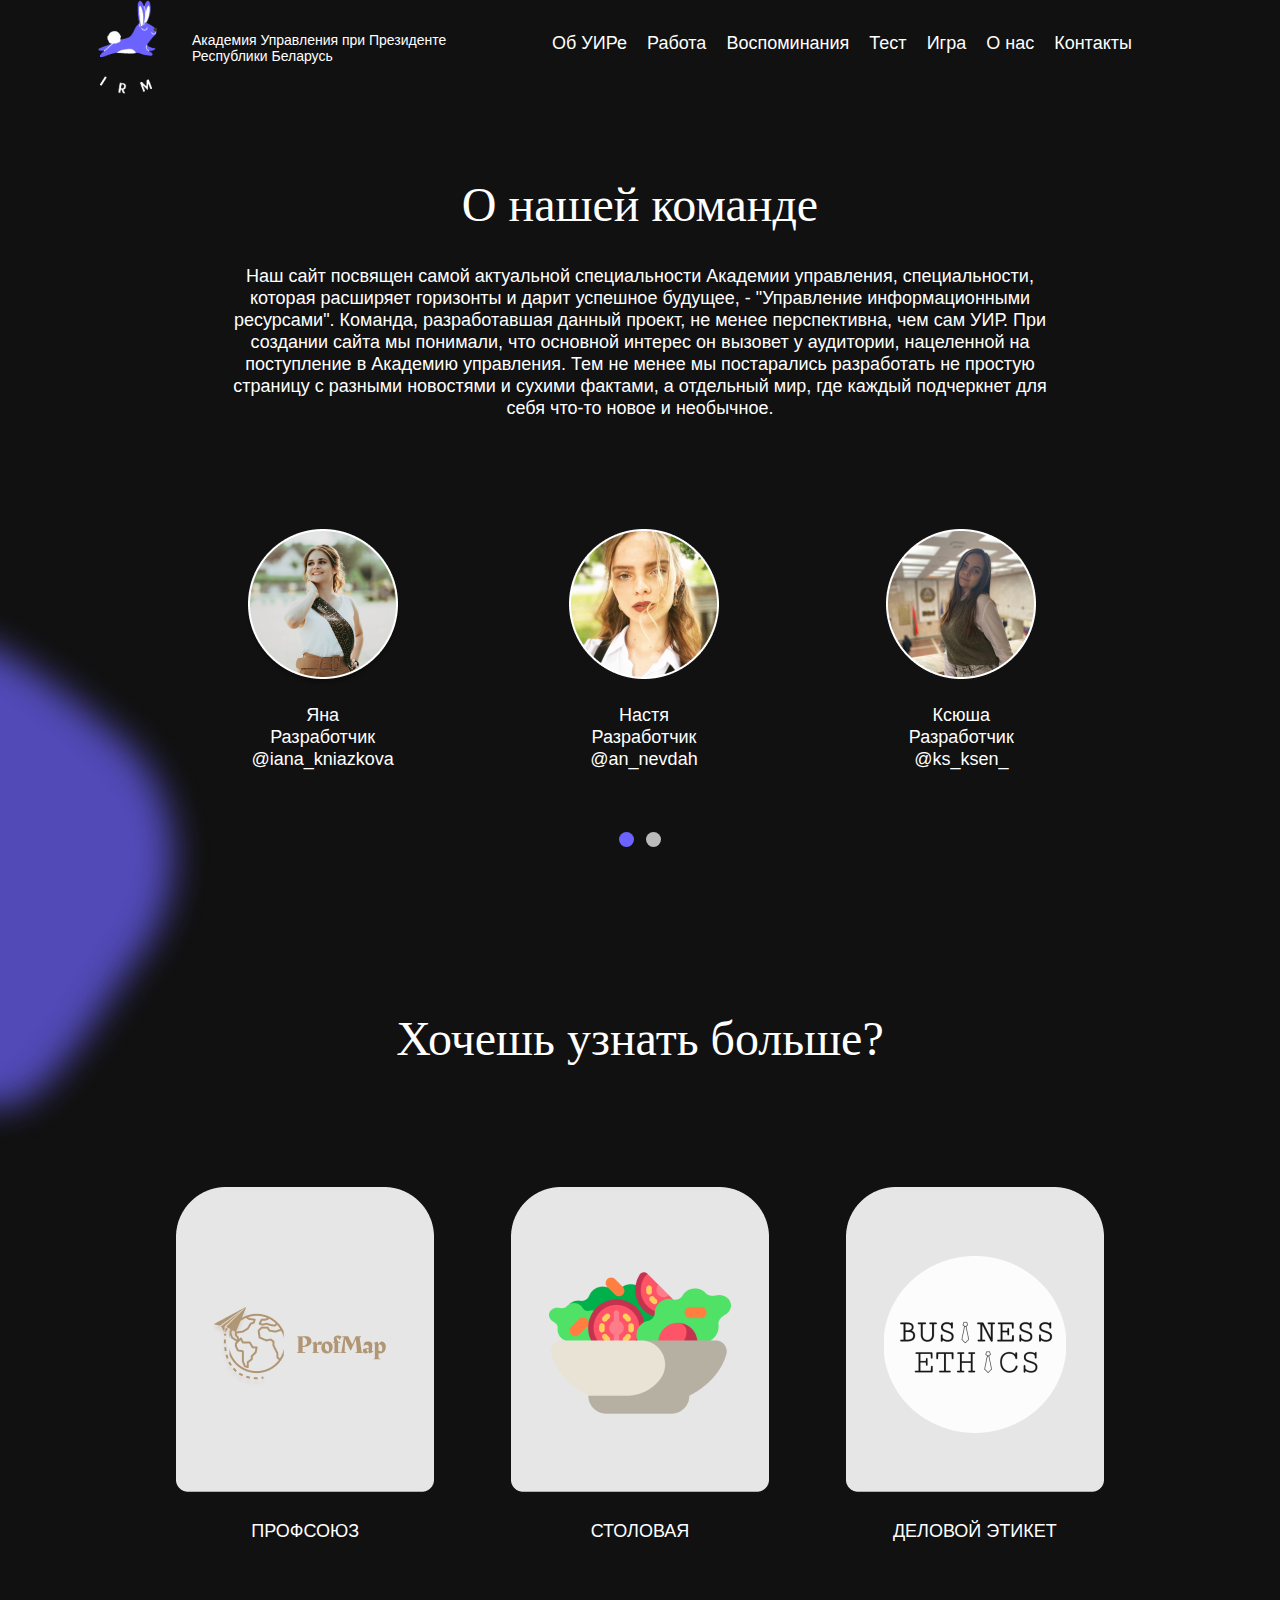
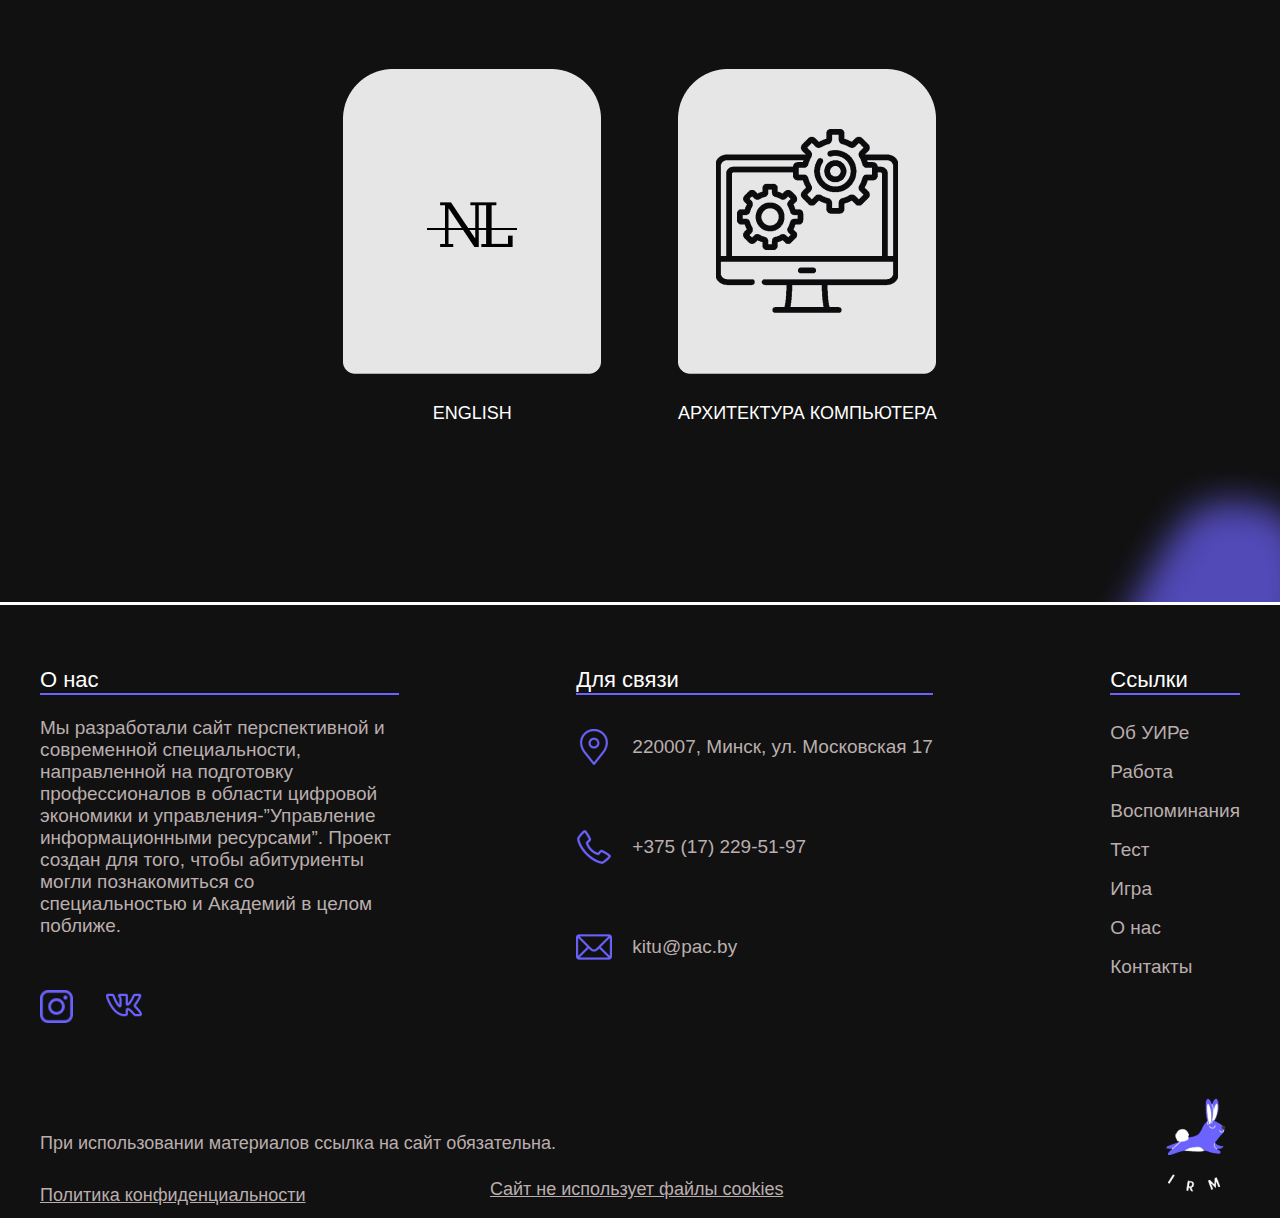
==== commit 612009ca: "Update index.html" ====
--- a/about_team/index.html
+++ b/about_team/index.html
@@ -63,6 +63,7 @@
         </nav>
         </div>
         </div>
+	
         <div class="container11">
             <input type="checkbox" id="check-menu">
             <label class="burger" for="check-menu"><img class="logo_burger" src="logo2.png"><p>Управление информационными ресурсами</p></label>
@@ -81,8 +82,8 @@
             <a href="https://uir-ay.github.io/main%20page/index.html#contacts">Контакты</a>
             </nav>
             </div>
-        
-        </header>
+    	</header>    
+        
     
     <div class="container">
         <div class="slaider">
@@ -204,31 +205,31 @@
         <div class="slaider_text_big1">Хочешь узнать больше?</div>
         <div class="first_row">
             <div class="line_text">
-                <div class="logo_first_row"><a class="link_photo" href="#"><img  class="animation" src="1.png"></a></div>
+                <div class="logo_first_row"><a class="link_photo" href="https://ivutmargarita.github.io/rrrr/main-main/index.html"><img  class="animation" src="1.png"></a></div>
                 
-                <div class="text_for_logo"><a href="#">ПРОФСОЮЗ</a></div>
-            </div>
-
-            <div class="line_text">
-                <div class="logo_first_row"><a class="link_photo" href="#"><img class="animation" src="2.png"></a></div>
-                <div class="text_for_logo"><a href="#">СТОЛОВАЯ</a></div>
-            </div>
-
-            <div class="line_text">
-                <div class="logo_first_row"><a class="link_photo" href="#"><img class="animation" src="3.png"></a></div>
-                <div class="text_for_logo"><a href="#">ДЕЛОВОЙ ЭТИКЕТ</a></div>
+                <div class="text_for_logo"><a href="https://ivutmargarita.github.io/rrrr/main-main/index.html">ПРОФСОЮЗ</a></div>
+            </div>
+
+            <div class="line_text">
+                <div class="logo_first_row"><a class="link_photo" href="https://oblizheshsya.github.io/main-project/main%20page/index.html"><img class="animation" src="2.png"></a></div>
+                <div class="text_for_logo"><a href="https://oblizheshsya.github.io/main-project/main%20page/index.html">СТОЛОВАЯ</a></div>
+            </div>
+
+            <div class="line_text">
+                <div class="logo_first_row"><a class="link_photo" href="https://noblesseno.github.io/noblesse/"><img class="animation" src="3.png"></a></div>
+                <div class="text_for_logo"><a href="https://noblesseno.github.io/noblesse/">ДЕЛОВОЙ ЭТИКЕТ</a></div>
             </div>
            
         </div>
         <div class="second_row">
             <div class="line_text">
-                <div class="logo_first_row"><a class="link_photo" href="#"><img class="animation" src="4.png"></a></div>
-                <div class="text_for_logo"><a href="#">ENGLISH</a></div>
-            </div>
-
-            <div class="line_text">
-                <div class="logo_first_row"><a class="link_photo" href="#"><img class="animation" src="5.png"></a></div>
-                <div class="text_for_logo"><a href="#">АРХИТЕКТУРА КОМПЬЮТЕРА</a></div>
+                <div class="logo_first_row"><a class="link_photo" href="https://nativelish22.github.io/Nativelish/"><img class="animation" src="4.png"></a></div>
+                <div class="text_for_logo"><a href="https://nativelish22.github.io/Nativelish/">ENGLISH</a></div>
+            </div>
+
+            <div class="line_text">
+                <div class="logo_first_row"><a class="link_photo" href="https://yurueu-andrei.github.io/desPCription/index.html"><img class="animation" src="5.png"></a></div>
+                <div class="text_for_logo"><a href="https://yurueu-andrei.github.io/desPCription/index.html">АРХИТЕКТУРА КОМПЬЮТЕРА</a></div>
             </div>
         </div>
     </div>
--- a/about_team/style.css
+++ b/about_team/style.css
@@ -5,7 +5,7 @@
     background-color: #111111;
     width: 100%;
     background-size: 100%;
-    line-height: 1.6;
+    
 }
 *,
 *,
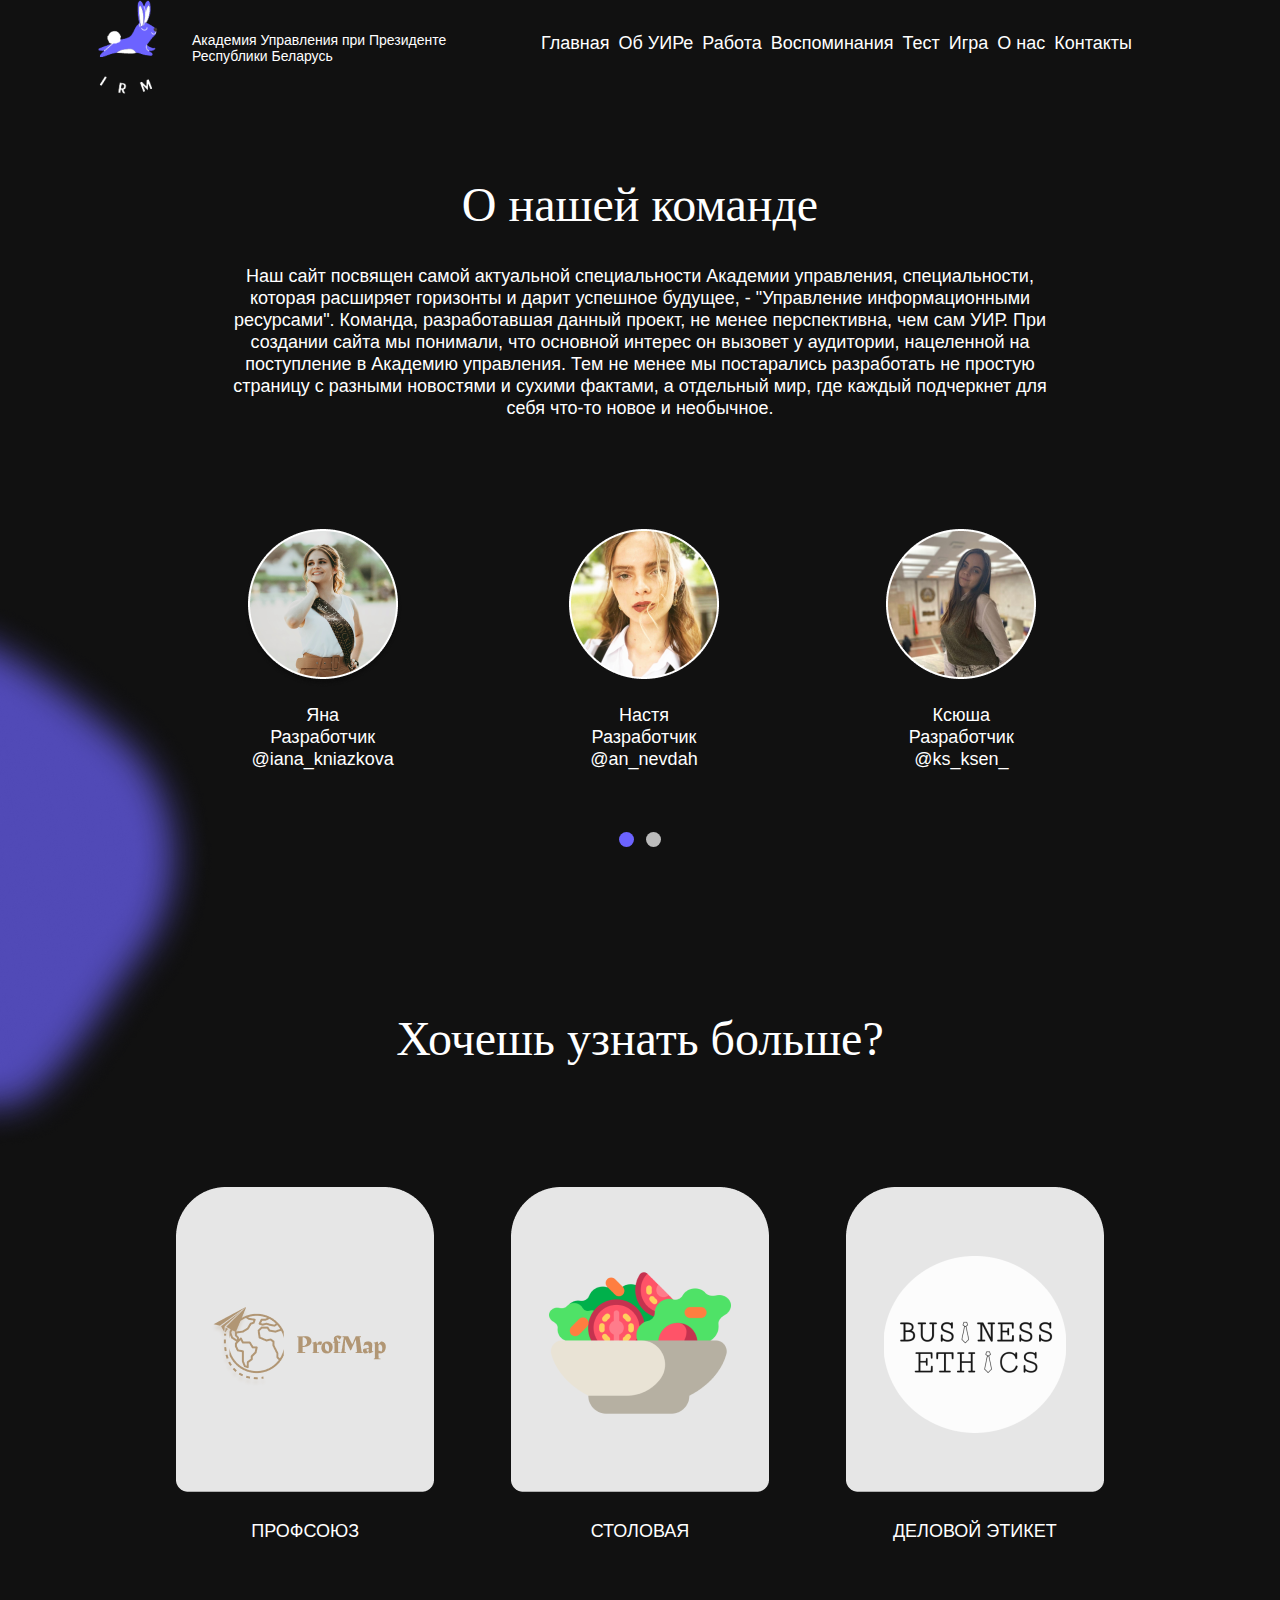
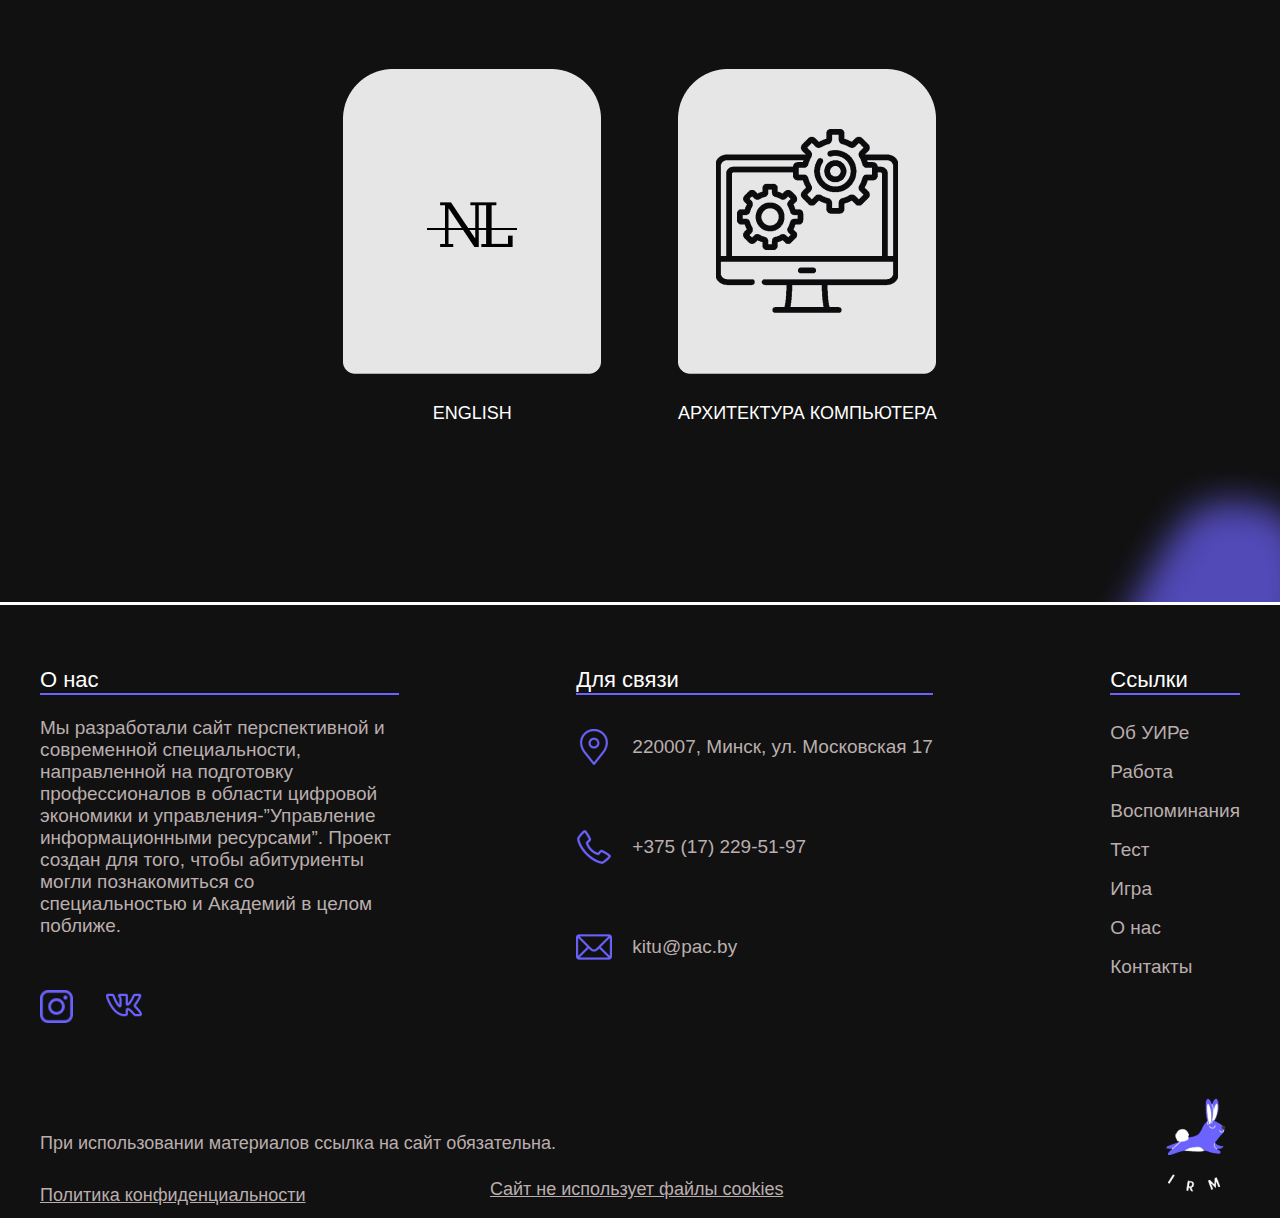
==== commit 1379b95a: "Update index.html" ====
--- a/about_team/index.html
+++ b/about_team/index.html
@@ -53,7 +53,8 @@
        <a href="https://uir-ay.github.io/main%20page/index.html"><img class="logo" src="logo.png"><a>
         <p class="text_menu">Академия Управления при Президенте Республики Беларусь</p>
         <nav class="menu">
-        <a class="menu__link" href="https://uir-ay.github.io/about_uir/index.html">Об УИРе</a>
+        <a href="https://uir-ay.github.io/main%20page/index.html">Главная</a>
+	<a class="menu__link" href="https://uir-ay.github.io/about_uir/index.html">Об УИРе</a>
         <a class="menu__link" href="http://uir-ay.github.io/workplaces/workplace.html">Работа</a>
                             <a class="menu__link" href="https://uir-ay.github.io/memories/index.html">Воспоминания</a>
                             <a class="menu__link" href="https://uir-ay.github.io/quiz/index.html">Тест</a>
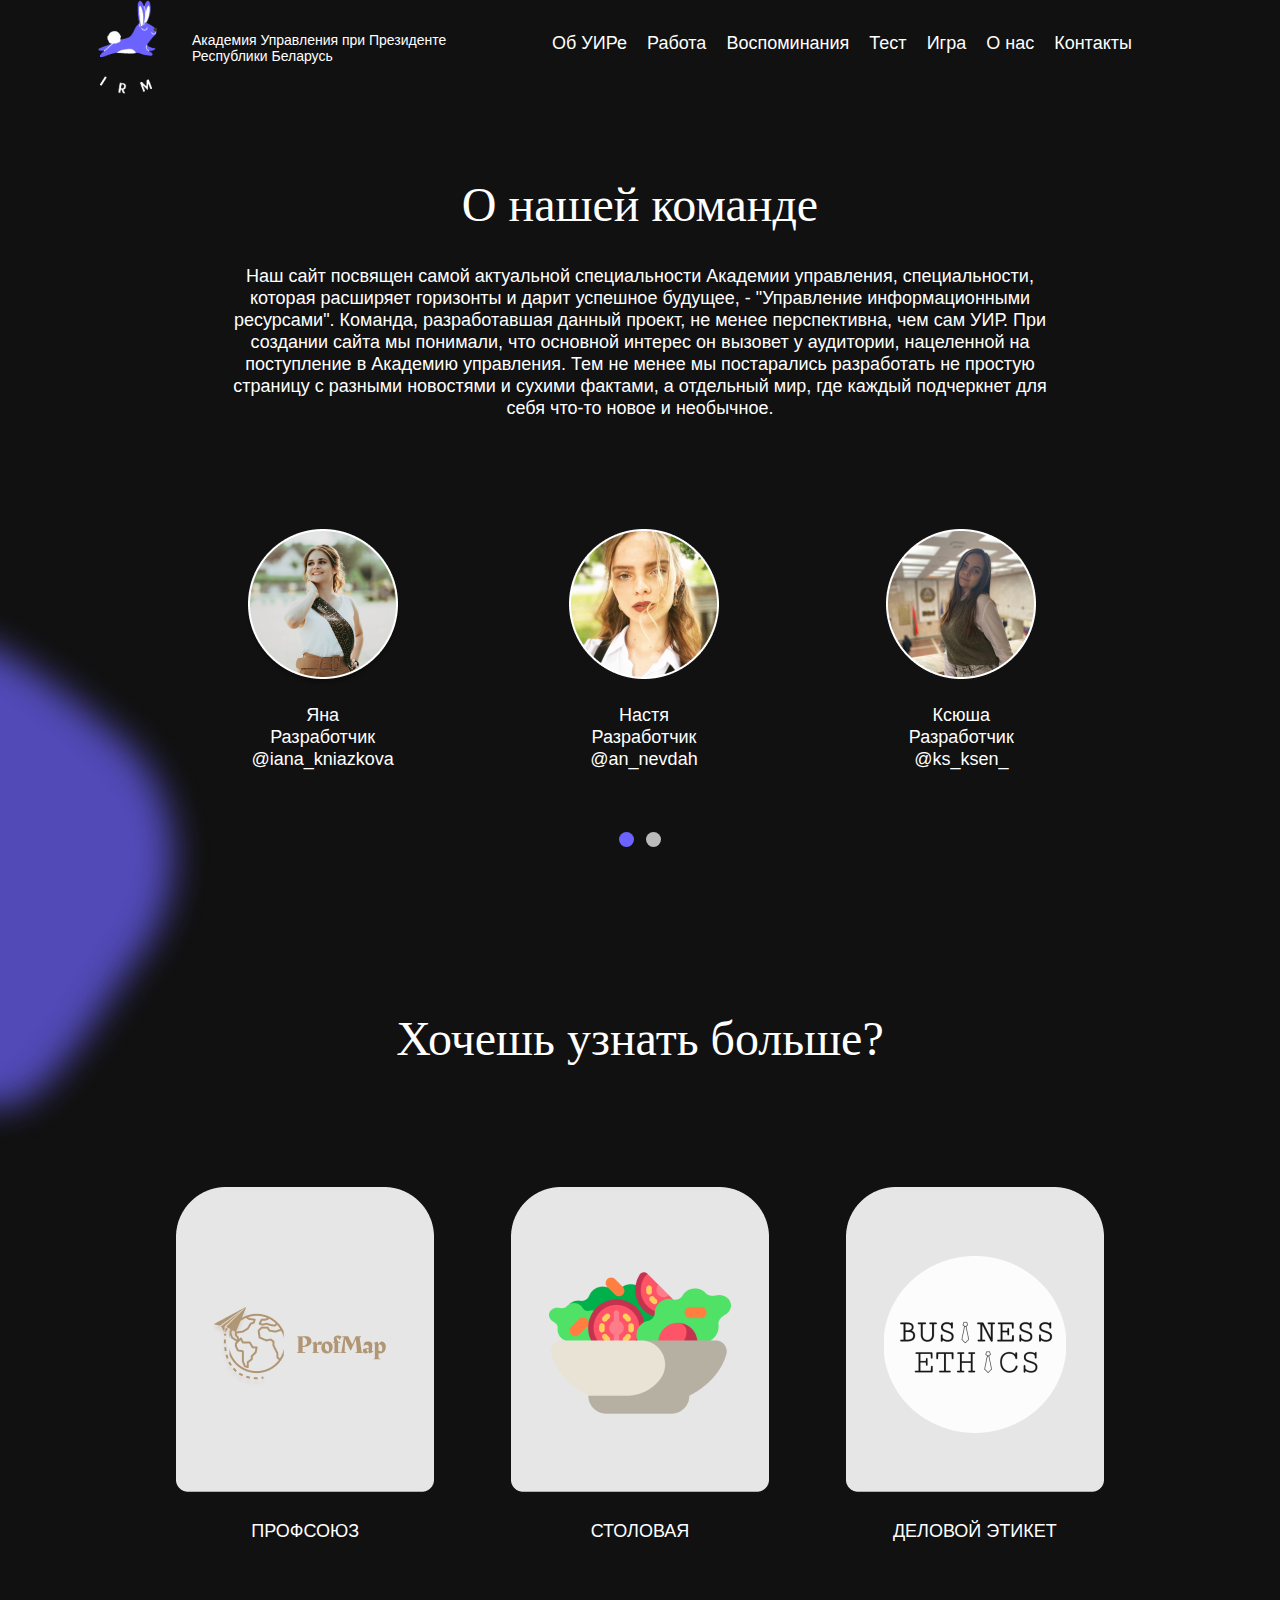
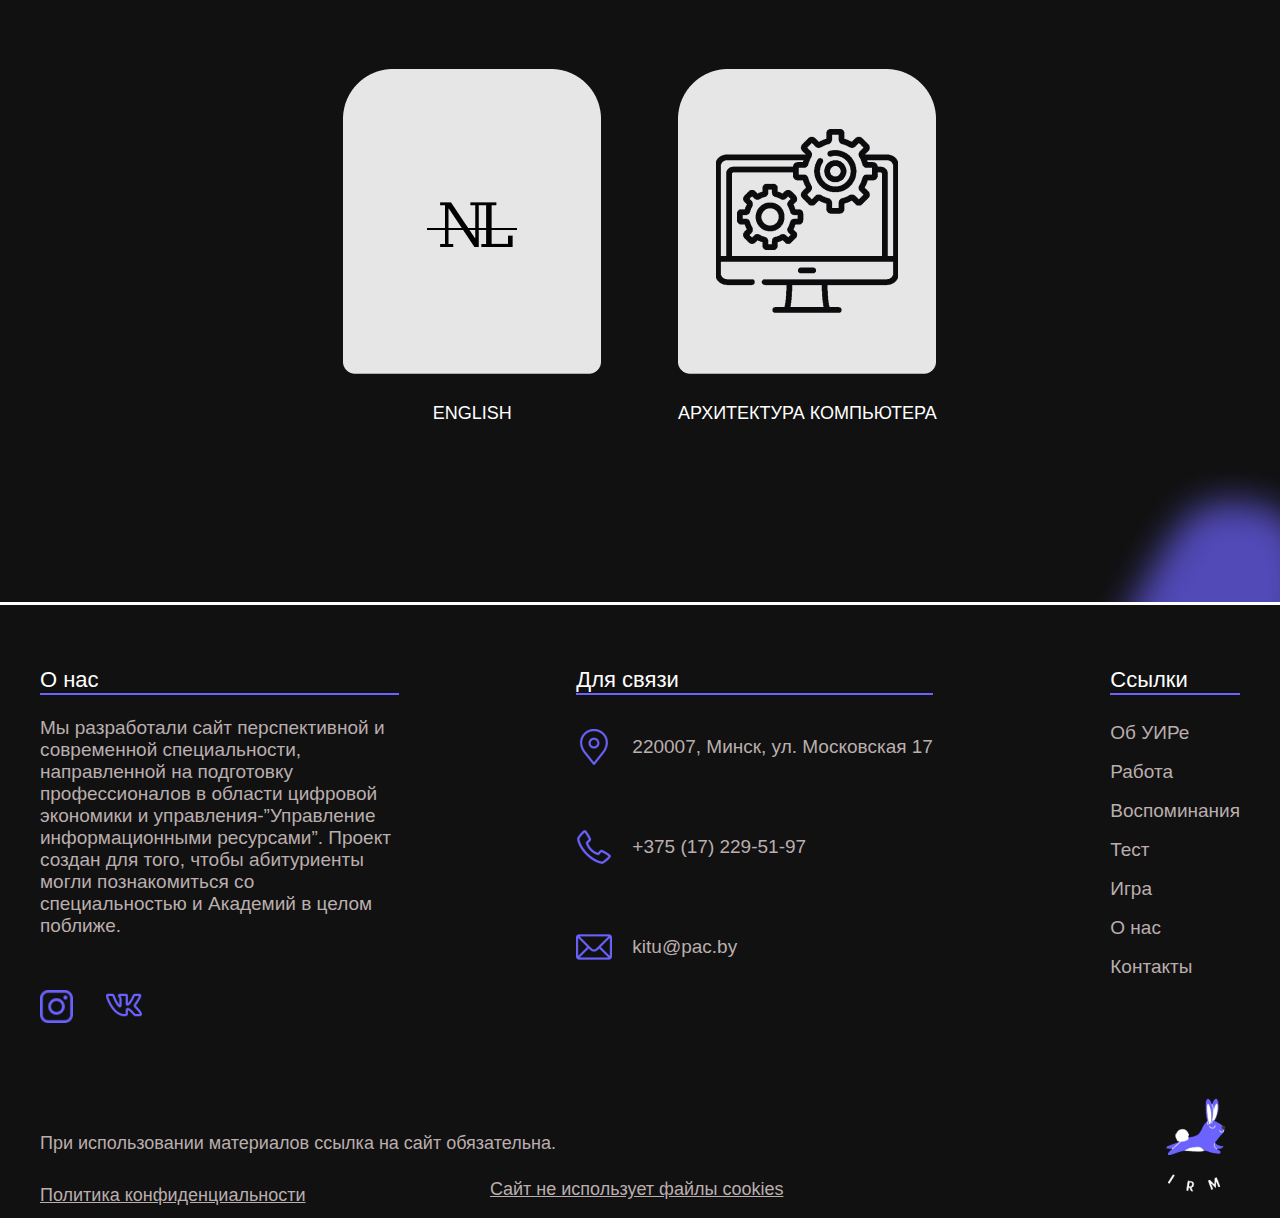
==== commit ee66bbf6: "Update index.html" ====
--- a/about_team/index.html
+++ b/about_team/index.html
@@ -53,7 +53,6 @@
        <a href="https://uir-ay.github.io/main%20page/index.html"><img class="logo" src="logo.png"><a>
         <p class="text_menu">Академия Управления при Президенте Республики Беларусь</p>
         <nav class="menu">
-        <a href="https://uir-ay.github.io/main%20page/index.html">Главная</a>
 	<a class="menu__link" href="https://uir-ay.github.io/about_uir/index.html">Об УИРе</a>
         <a class="menu__link" href="http://uir-ay.github.io/workplaces/workplace.html">Работа</a>
                             <a class="menu__link" href="https://uir-ay.github.io/memories/index.html">Воспоминания</a>
@@ -74,7 +73,8 @@
             <div class="burger-line"></div>
             
             <nav class="main-menu">
-            <a href="https://uir-ay.github.io/about_uir/index.html">Об УИРе</a>
+            <a href="https://uir-ay.github.io/main%20page/index.html">Главная</a>
+	    <a href="https://uir-ay.github.io/about_uir/index.html">Об УИРе</a>
             <a href="http://uir-ay.github.io/workplaces/workplace.html">Работа</a>
             <a href="https://uir-ay.github.io/memories/index.html">Воспоминания</a>
             <a href="https://uir-ay.github.io/quiz/index.html">Тест</a>
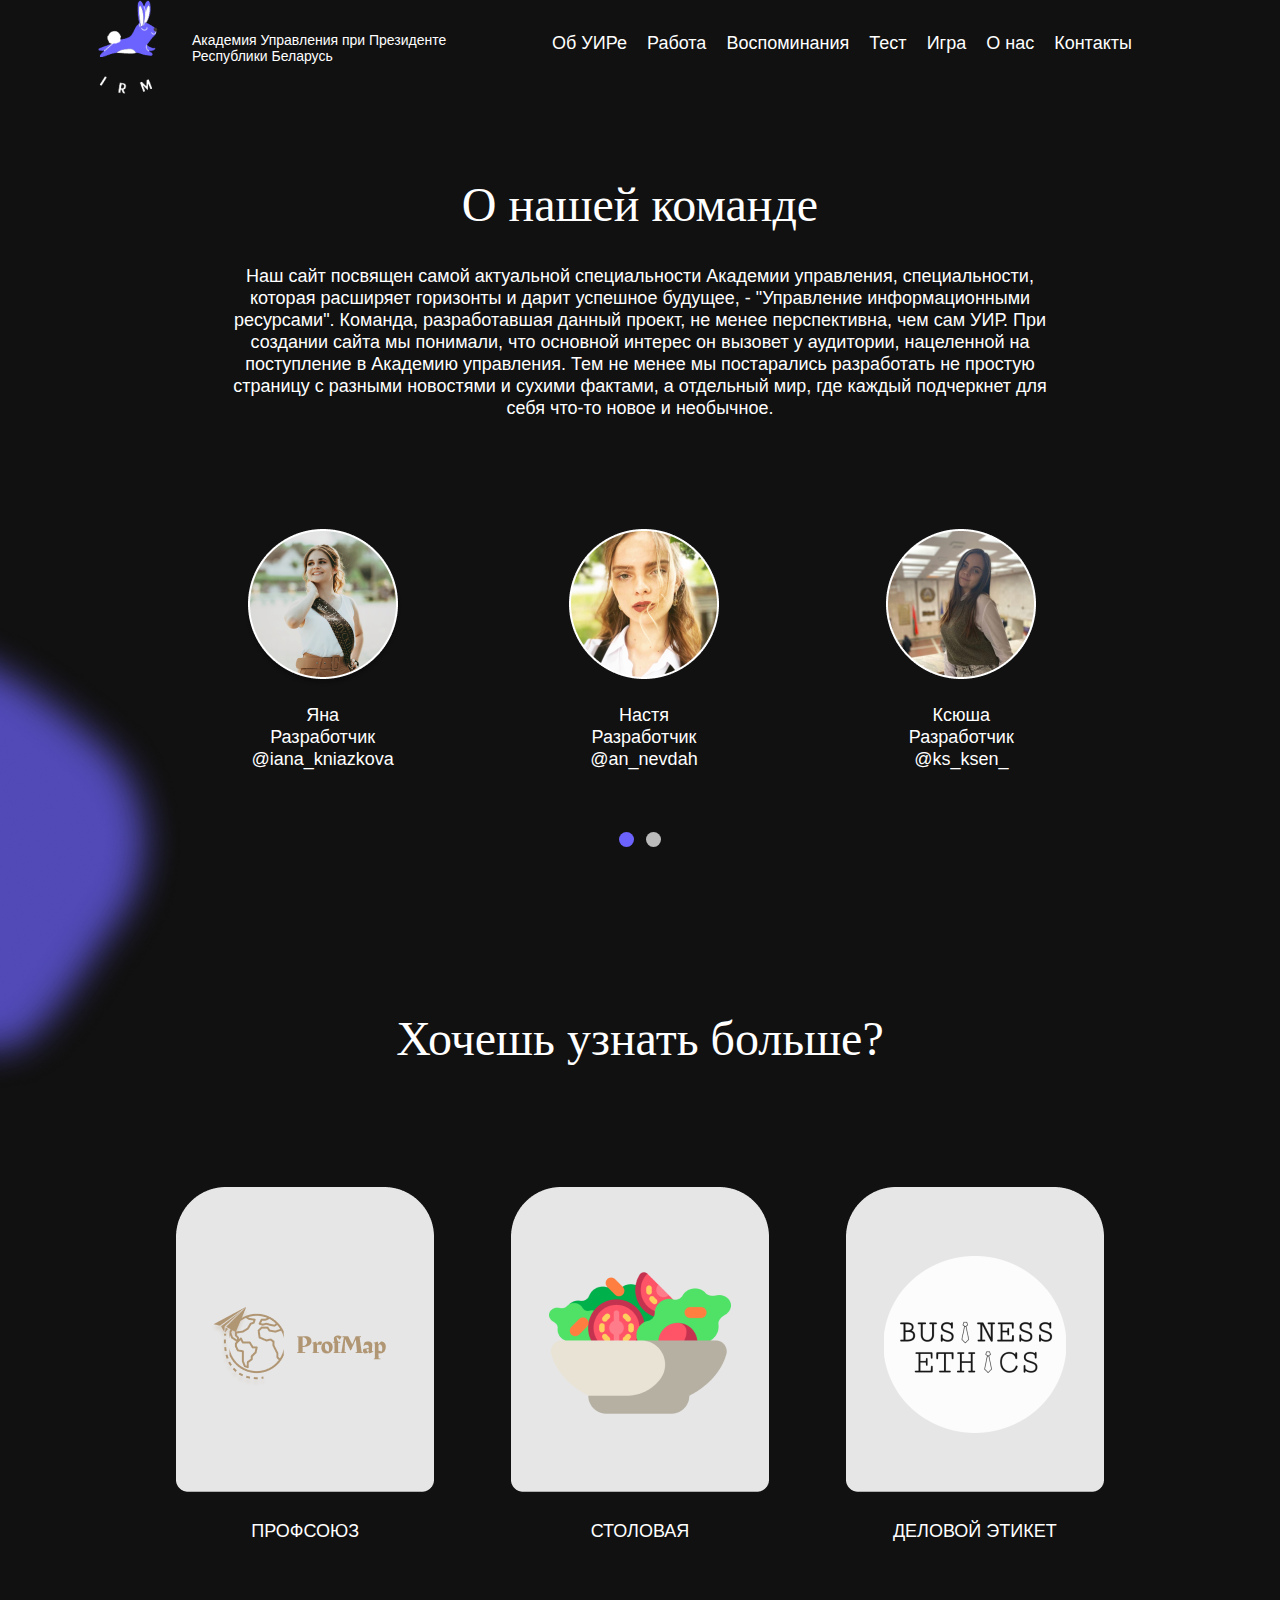
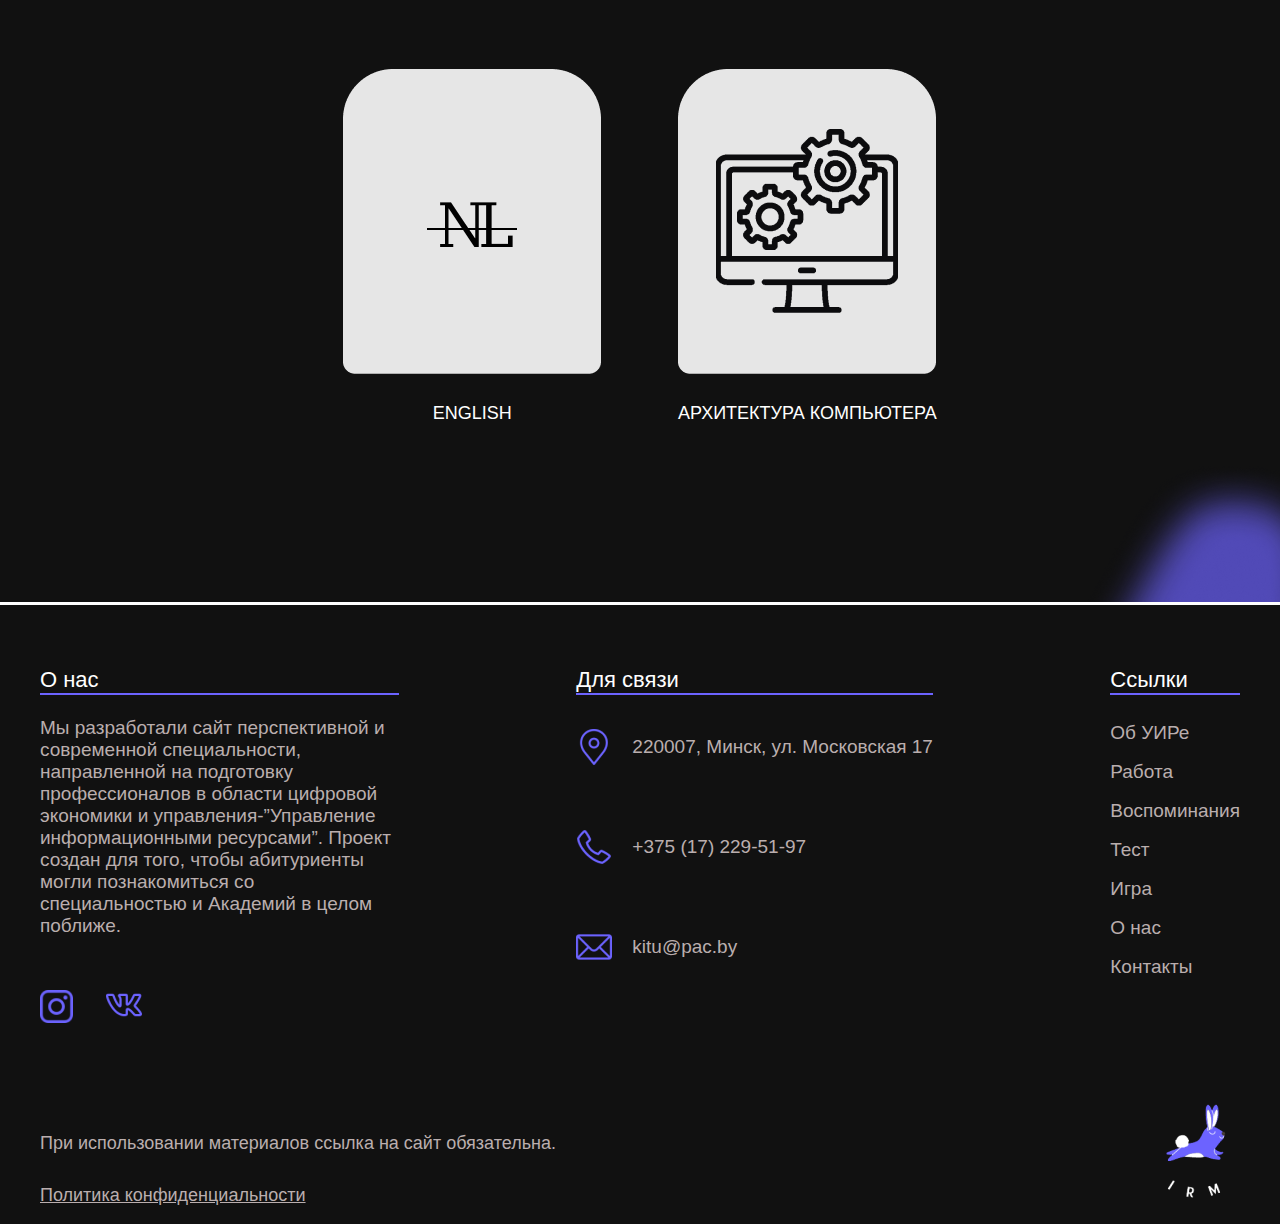
==== commit 51bb0fd0: "Update index.html" ====
--- a/about_team/index.html
+++ b/about_team/index.html
@@ -291,7 +291,7 @@
         <div class="texts_footer_down">
         <p class="text1_footer_down">При использовании материалов ссылка на сайт обязательна.</p>
         <p class="text2_footer_down">Политика конфиденциальности</p>
-        <p class="text3_footer_down">Cайт не использует файлы cookies</p>
+       
         </div>
         
         <div class="logo_footer1">
--- a/about_team/style.css
+++ b/about_team/style.css
@@ -17,6 +17,11 @@
     h1,h2,h3,h4,h5,h6{
     margin: 0;
     }
+.container, .container_footer {
+width: 100%;
+max-width: 1200px;
+margin: 0 auto;
+}
     .container1, .container{
         width: 100%;
         max-width: 1200px;
